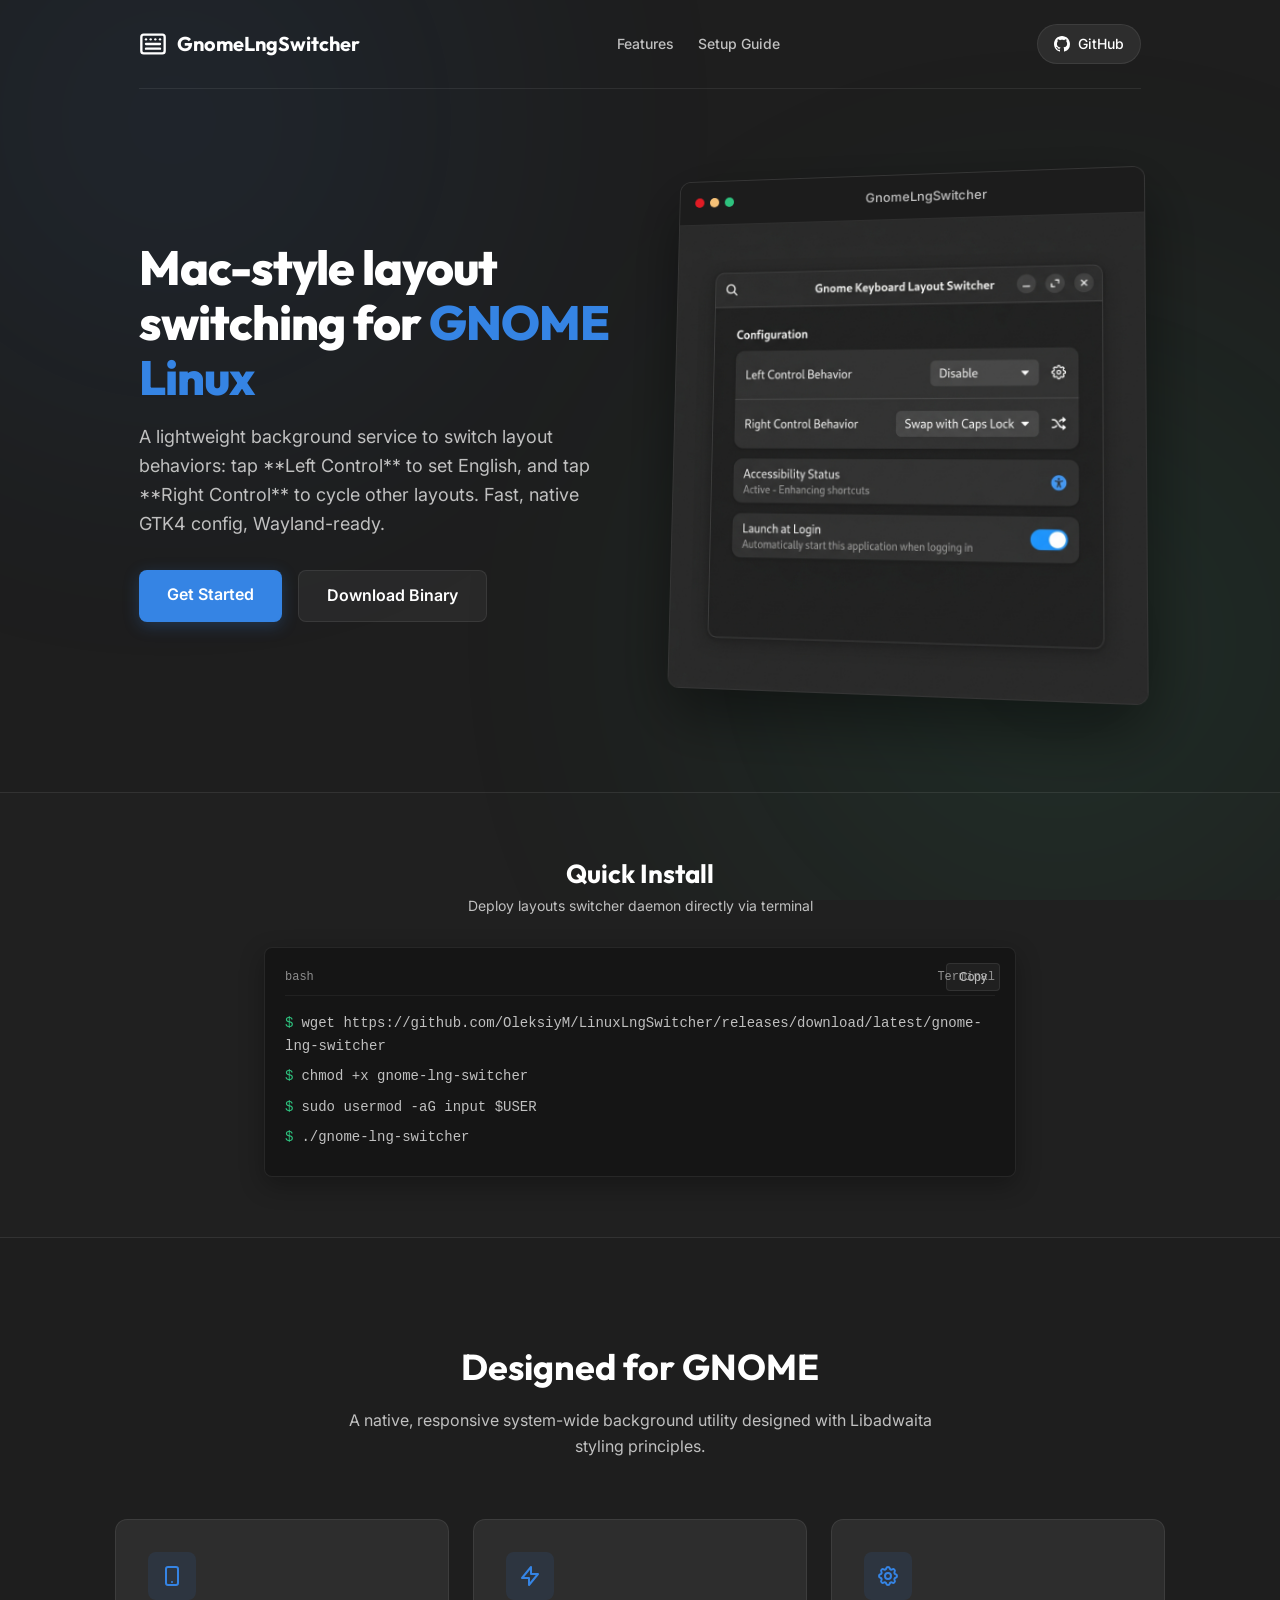
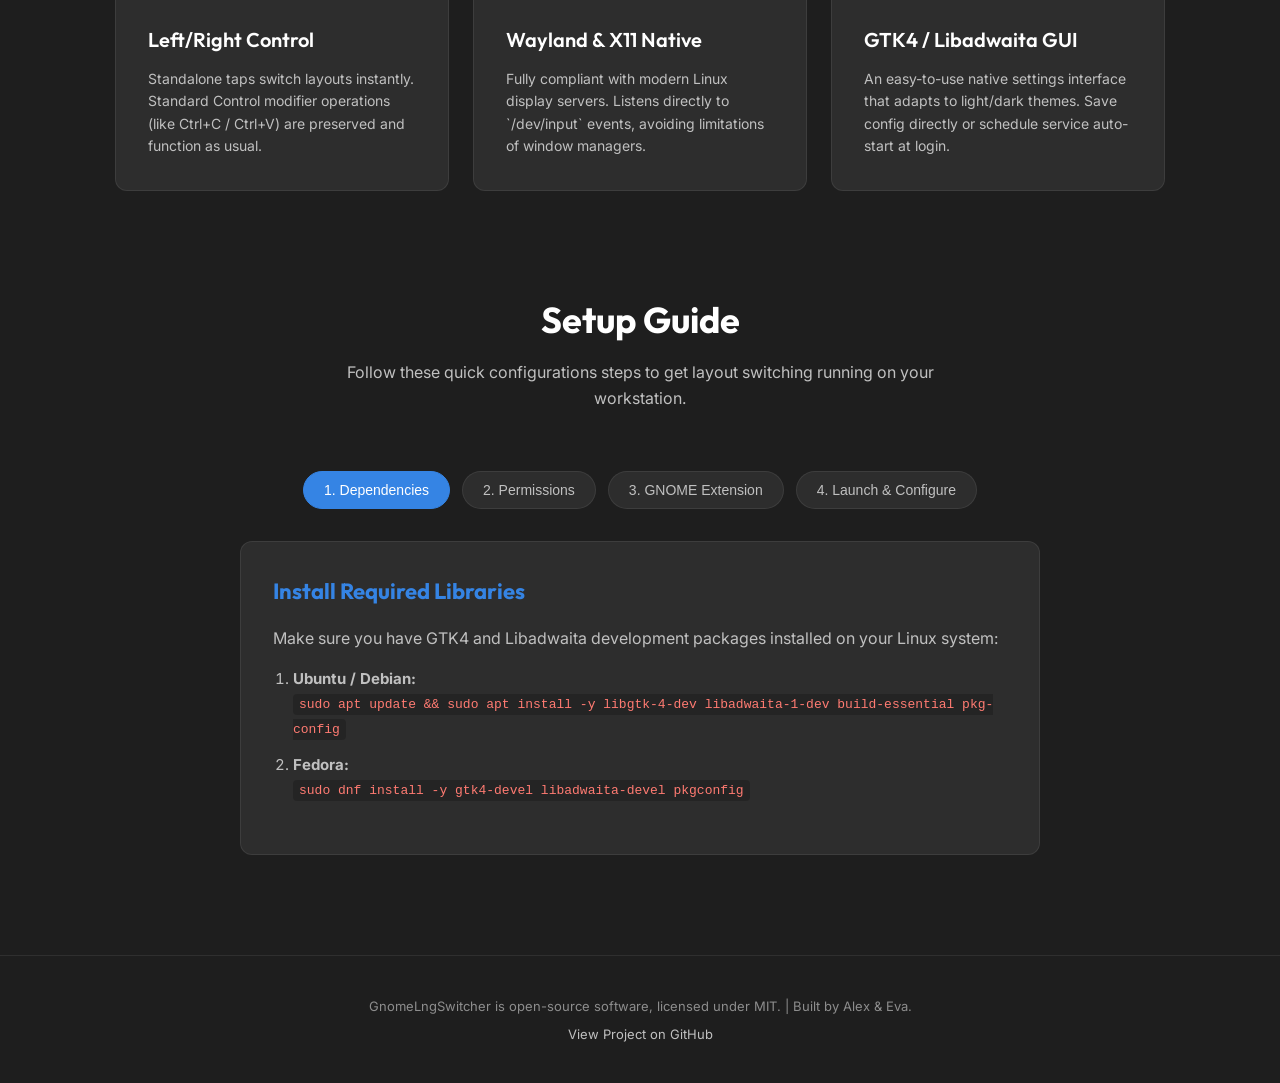
==== docs/index.html @ 16ebfb50 "feat: implement system tray, fix GUI scrolling, update extension UUID, add landing page, configure m" ====
<!DOCTYPE html>
<html lang="en">
<head>
    <meta charset="UTF-8">
    <meta name="viewport" content="width=device-width, initial-scale=1.0">
    <title>GNOME Keyboard Layout Switcher — macOS style switcher for Linux</title>
    
    <!-- SEO Meta Tags -->
    <meta name="description" content="A lightweight system utility to port the macOS style language switching behavior to GNOME Linux. Switch to English with Left Control and cycle with Right Control. Supports Wayland and X11.">
    <meta name="keywords" content="linux, gnome, keyboard layout, switcher, macos style, wayland, x11, libadwaita, gtk4">
    <meta name="author" content="Alex & Eva">
    
    <!-- Open Graph / Card Info -->
    <meta property="og:type" content="website">
    <meta property="og:url" content="https://oleksiym.github.io/LinuxLngSwitcher/">
    <meta property="og:title" content="GNOME Keyboard Layout Switcher">
    <meta property="og:description" content="Switch to default layout with Left Control and cycle layouts with Right Control. Lightweight, native, and built for modern GNOME desktop environments.">
    <meta property="og:image" content="gnome_switcher_mockup.png">

    <!-- Web Application Aesthetics & Fonts -->
    <link rel="preconnect" href="https://fonts.googleapis.com">
    <link rel="preconnect" href="https://fonts.gstatic.com" crossorigin>
    <link href="https://fonts.googleapis.com/css2?family=Inter:wght@300;400;500;600;700&family=Outfit:wght@500;600;700;800&display=swap" rel="stylesheet">
    
    <style>
        :root {
            /* Adwaita Dark Theme Palette */
            --bg-color: #1e1e1e;
            --window-bg: #242424;
            --card-bg: #2d2d2d;
            --card-hover: #353535;
            --text-primary: #ffffff;
            --text-secondary: #c0c0c0;
            --text-muted: #8d8d8d;
            
            --accent-blue: #3584e4;
            --accent-blue-hover: #1b6acb;
            --success-green: #2ec27e;
            --border-color: rgba(255, 255, 255, 0.08);
            
            --font-main: 'Inter', -apple-system, BlinkMacSystemFont, "Segoe UI", Roboto, sans-serif;
            --font-title: 'Outfit', sans-serif;
        }

        * {
            box-sizing: border-box;
            margin: 0;
            padding: 0;
        }

        body {
            font-family: var(--font-main);
            background-color: var(--bg-color);
            color: var(--text-primary);
            line-height: 1.6;
            overflow-x: hidden;
            -webkit-font-smoothing: antialiased;
        }

        /* Ambient Glow Background */
        .ambient-bg {
            position: fixed;
            top: 0;
            left: 0;
            width: 100vw;
            height: 100vh;
            z-index: -1;
            overflow: hidden;
            pointer-events: none;
        }

        .glow-orb {
            position: absolute;
            border-radius: 50%;
            filter: blur(140px);
            opacity: 0.08;
        }

        .orb-top-left {
            top: -20%;
            left: -10%;
            width: 600px;
            height: 600px;
            background: var(--accent-blue);
        }

        .orb-bottom-right {
            bottom: -10%;
            right: -10%;
            width: 700px;
            height: 700px;
            background: var(--success-green);
        }

        /* Container & Navigation */
        .container {
            max-width: 1050px;
            margin: 0 auto;
            padding: 0 24px;
        }

        nav {
            display: flex;
            justify-content: space-between;
            align-items: center;
            padding: 24px 0;
            border-bottom: 1px solid var(--border-color);
        }

        .nav-logo {
            font-family: var(--font-title);
            font-weight: 700;
            font-size: 20px;
            display: flex;
            align-items: center;
            gap: 10px;
            text-decoration: none;
            color: var(--text-primary);
        }

        .nav-logo svg {
            width: 28px;
            height: 28px;
            fill: var(--accent-blue);
        }

        .nav-links {
            display: flex;
            gap: 24px;
            list-style: none;
        }

        .nav-links a {
            color: var(--text-secondary);
            text-decoration: none;
            font-size: 14px;
            font-weight: 500;
            transition: color 0.2s ease;
        }

        .nav-links a:hover {
            color: var(--text-primary);
        }

        .btn-github {
            display: flex;
            align-items: center;
            gap: 8px;
            background: var(--card-bg);
            border: 1px solid var(--border-color);
            padding: 8px 16px;
            border-radius: 99px;
            color: var(--text-primary);
            text-decoration: none;
            font-size: 14px;
            font-weight: 500;
            transition: background 0.2s ease, border-color 0.2s ease;
        }

        .btn-github:hover {
            background: var(--card-hover);
            border-color: rgba(255, 255, 255, 0.15);
        }

        /* Hero Section */
        .hero {
            display: grid;
            grid-template-columns: 1fr 1fr;
            gap: 48px;
            align-items: center;
            padding: 80px 0 100px 0;
        }

        @media (max-width: 820px) {
            .hero {
                grid-template-columns: 1fr;
                text-align: center;
                padding: 40px 0 60px 0;
            }
            .hero-actions {
                justify-content: center;
            }
        }

        .hero-title {
            font-family: var(--font-title);
            font-weight: 800;
            font-size: 48px;
            line-height: 1.15;
            letter-spacing: -1px;
            margin-bottom: 18px;
        }

        .hero-title span {
            color: var(--accent-blue);
        }

        .hero-subtitle {
            font-size: 18px;
            color: var(--text-secondary);
            margin-bottom: 32px;
            font-weight: 400;
        }

        .hero-actions {
            display: flex;
            gap: 16px;
            flex-wrap: wrap;
        }

        .btn-primary {
            background: var(--accent-blue);
            color: #ffffff;
            padding: 12px 28px;
            border-radius: 8px;
            font-weight: 600;
            text-decoration: none;
            transition: background 0.2s ease, transform 0.2s ease;
            box-shadow: 0 4px 16px rgba(53, 132, 228, 0.25);
        }

        .btn-primary:hover {
            background: var(--accent-blue-hover);
            transform: translateY(-2px);
        }

        .btn-secondary {
            background: rgba(255, 255, 255, 0.05);
            color: var(--text-primary);
            border: 1px solid var(--border-color);
            padding: 12px 28px;
            border-radius: 8px;
            font-weight: 600;
            text-decoration: none;
            transition: background 0.2s ease, transform 0.2s ease;
        }

        .btn-secondary:hover {
            background: rgba(255, 255, 255, 0.1);
            transform: translateY(-2px);
        }

        /* Mockup Window Container */
        .mockup-container {
            perspective: 1000px;
        }

        .mockup-window {
            background: var(--window-bg);
            border: 1px solid var(--border-color);
            border-radius: 12px;
            overflow: hidden;
            box-shadow: 0 24px 64px rgba(0, 0, 0, 0.45);
            transform: rotateY(-8deg) rotateX(4deg);
            transition: transform 0.5s ease;
        }

        .mockup-window:hover {
            transform: rotateY(0deg) rotateX(0deg);
        }

        @media (max-width: 820px) {
            .mockup-window {
                transform: none !important;
                max-width: 500px;
                margin: 0 auto;
            }
        }

        .mockup-header {
            background: #1c1c1c;
            padding: 12px 16px;
            display: flex;
            align-items: center;
            border-bottom: 1px solid var(--border-color);
        }

        .mockup-buttons {
            display: flex;
            gap: 6px;
        }

        .mockup-dot {
            width: 10px;
            height: 10px;
            border-radius: 50%;
            background: #4a4a4a;
        }

        .mockup-dot.close { background: #e01b24; }
        .mockup-dot.minimize { background: #f6c177; }
        .mockup-dot.maximize { background: #2ec27e; }

        .mockup-title {
            margin: 0 auto;
            font-size: 13px;
            font-weight: 500;
            color: var(--text-secondary);
        }

        .mockup-content img {
            width: 100%;
            height: auto;
            display: block;
        }

        /* Quick Terminal Installation Mockup */
        .terminal-section {
            padding: 60px 0;
            background: rgba(255, 255, 255, 0.01);
            border-top: 1px solid var(--border-color);
            border-bottom: 1px solid var(--border-color);
        }

        .terminal-box {
            background: #151515;
            border: 1px solid var(--border-color);
            border-radius: 8px;
            padding: 20px;
            font-family: "Courier New", Courier, monospace;
            font-size: 14px;
            position: relative;
            box-shadow: 0 8px 24px rgba(0, 0, 0, 0.3);
        }

        .terminal-header {
            display: flex;
            justify-content: space-between;
            align-items: center;
            margin-bottom: 16px;
            font-size: 12px;
            color: var(--text-muted);
            border-bottom: 1px solid rgba(255, 255, 255, 0.05);
            padding-bottom: 8px;
        }

        .terminal-cmd {
            color: var(--success-green);
            user-select: none;
            margin-right: 8px;
        }

        .terminal-line {
            margin-bottom: 8px;
            color: var(--text-secondary);
        }

        .terminal-copy-btn {
            position: absolute;
            top: 15px;
            right: 15px;
            background: rgba(255, 255, 255, 0.05);
            border: 1px solid var(--border-color);
            color: var(--text-secondary);
            padding: 6px 12px;
            border-radius: 4px;
            font-size: 12px;
            cursor: pointer;
            transition: all 0.2s ease;
        }

        .terminal-copy-btn:hover {
            background: rgba(255, 255, 255, 0.1);
            color: var(--text-primary);
        }

        /* Features Section */
        .features {
            padding: 100px 0;
            text-align: center;
        }

        .section-header {
            margin-bottom: 60px;
        }

        .section-title {
            font-family: var(--font-title);
            font-weight: 700;
            font-size: 36px;
            margin-bottom: 12px;
        }

        .section-subtitle {
            color: var(--text-secondary);
            font-size: 16px;
            max-width: 600px;
            margin: 0 auto;
        }

        .features-grid {
            display: grid;
            grid-template-columns: repeat(auto-fit, minmax(280px, 1fr));
            gap: 24px;
        }

        .feature-card {
            background: var(--card-bg);
            border: 1px solid var(--border-color);
            border-radius: 12px;
            padding: 32px;
            text-align: left;
            transition: transform 0.2s ease, background 0.2s ease, border-color 0.2s ease;
        }

        .feature-card:hover {
            transform: translateY(-4px);
            background: var(--card-hover);
            border-color: rgba(255, 255, 255, 0.12);
        }

        .feature-icon-box {
            width: 48px;
            height: 48px;
            border-radius: 8px;
            background: rgba(53, 132, 228, 0.1);
            display: flex;
            align-items: center;
            justify-content: center;
            margin-bottom: 24px;
            color: var(--accent-blue);
        }

        .feature-card h3 {
            font-family: var(--font-title);
            font-size: 20px;
            font-weight: 600;
            margin-bottom: 12px;
        }

        .feature-card p {
            color: var(--text-secondary);
            font-size: 14px;
        }

        /* Step by Step Interactive Setup Tab Control */
        .setup-section {
            padding-bottom: 100px;
        }

        .tabs {
            display: flex;
            justify-content: center;
            gap: 12px;
            margin-bottom: 32px;
            flex-wrap: wrap;
        }

        .tab-btn {
            background: var(--card-bg);
            border: 1px solid var(--border-color);
            color: var(--text-secondary);
            padding: 10px 20px;
            border-radius: 99px;
            cursor: pointer;
            font-weight: 500;
            font-size: 14px;
            transition: all 0.2s ease;
        }

        .tab-btn.active, .tab-btn:hover {
            background: var(--accent-blue);
            color: #ffffff;
            border-color: var(--accent-blue);
        }

        .tab-content {
            background: var(--card-bg);
            border: 1px solid var(--border-color);
            border-radius: 12px;
            padding: 32px;
            max-width: 800px;
            margin: 0 auto;
            display: none;
            animation: fadeIn 0.3s ease;
        }

        .tab-content.active {
            display: block;
        }

        .tab-content h3 {
            font-family: var(--font-title);
            font-size: 22px;
            margin-bottom: 16px;
            color: var(--accent-blue);
        }

        .tab-content ol {
            padding-left: 20px;
            margin-bottom: 20px;
        }

        .tab-content li {
            margin-bottom: 12px;
            font-size: 15px;
            color: var(--text-secondary);
        }

        .tab-content code {
            background: rgba(0, 0, 0, 0.2);
            padding: 3px 6px;
            border-radius: 4px;
            font-family: monospace;
            color: #ff7b72;
            font-size: 13px;
        }

        /* Footer */
        footer {
            border-top: 1px solid var(--border-color);
            padding: 40px 0;
            text-align: center;
            color: var(--text-muted);
            font-size: 13px;
        }

        footer a {
            color: var(--text-secondary);
            text-decoration: none;
        }

        footer a:hover {
            color: var(--text-primary);
        }

        @keyframes fadeIn {
            from { opacity: 0; transform: translateY(10px); }
            to { opacity: 1; transform: translateY(0); }
        }
    </style>
</head>
<body>

    <!-- Orbs for aesthetic background glow -->
    <div class="ambient-bg">
        <div class="glow-orb orb-top-left"></div>
        <div class="glow-orb orb-bottom-right"></div>
    </div>

    <div class="container">
        <!-- Navigation Bar -->
        <nav>
            <a href="#" class="nav-logo">
                <svg viewBox="0 0 24 24">
                    <rect x="2" y="4" width="20" height="16" rx="2" stroke="currentColor" stroke-width="2" fill="none"/>
                    <line x1="6" y1="8" x2="6" y2="8" stroke="currentColor" stroke-width="2" stroke-linecap="round"/>
                    <line x1="10" y1="8" x2="10" y2="8" stroke="currentColor" stroke-width="2" stroke-linecap="round"/>
                    <line x1="14" y1="8" x2="14" y2="8" stroke="currentColor" stroke-width="2" stroke-linecap="round"/>
                    <line x1="18" y1="8" x2="18" y2="8" stroke="currentColor" stroke-width="2" stroke-linecap="round"/>
                    <line x1="6" y1="12" x2="18" y2="12" stroke="currentColor" stroke-width="2" stroke-linecap="round"/>
                    <line x1="6" y1="16" x2="18" y2="16" stroke="currentColor" stroke-width="2" stroke-linecap="round"/>
                </svg>
                GnomeLngSwitcher
            </a>
            <ul class="nav-links">
                <li><a href="#features">Features</a></li>
                <li><a href="#setup">Setup Guide</a></li>
            </ul>
            <a href="https://github.com/OleksiyM/LinuxLngSwitcher" class="btn-github" target="_blank">
                <svg height="16" viewBox="0 0 16 16" width="16" fill="currentColor">
                    <path d="M8 0C3.58 0 0 3.58 0 8c0 3.54 2.29 6.53 5.47 7.59.4.07.55-.17.55-.38 0-.19-.01-.82-.01-1.49-2.01.37-2.53-.49-2.69-.94-.09-.23-.48-.94-.82-1.13-.28-.15-.68-.52-.01-.53.63-.01 1.08.58 1.23.82.72 1.21 1.87.87 2.33.66.07-.52.28-.87.51-1.07-1.78-.2-3.64-.89-3.64-3.95 0-.87.31-1.59.82-2.15-.08-.2-.36-1.02.08-2.12 0 0 .67-.21 2.2.82.64-.18 1.32-.27 2-.27.68 0 1.36.09 2 .27 1.53-1.04 2.2-.82 2.2-.82.44 1.1.16 1.92.08 2.12.51.56.82 1.27.82 2.15 0 3.07-1.87 3.75-3.65 3.95.29.25.54.73.54 1.48 0 1.07-.01 1.93-.01 2.2 0 .21.15.46.55.38A8.013 8.013 0 0016 8c0-4.42-3.58-8-8-8z"></path>
                </svg>
                GitHub
            </a>
        </nav>

        <!-- Hero Section -->
        <header class="hero">
            <div>
                <h1 class="hero-title">Mac-style layout switching for <span>GNOME Linux</span></h1>
                <p class="hero-subtitle">
                    A lightweight background service to switch layout behaviors: tap **Left Control** to set English, and tap **Right Control** to cycle other layouts. Fast, native GTK4 config, Wayland-ready.
                </p>
                <div class="hero-actions">
                    <a href="#setup" class="btn-primary">Get Started</a>
                    <a href="https://github.com/OleksiyM/LinuxLngSwitcher/releases/download/latest/gnome-lng-switcher" class="btn-secondary">Download Binary</a>
                </div>
            </div>
            
            <div class="mockup-container">
                <div class="mockup-window">
                    <div class="mockup-header">
                        <div class="mockup-buttons">
                            <span class="mockup-dot close"></span>
                            <span class="mockup-dot minimize"></span>
                            <span class="mockup-dot maximize"></span>
                        </div>
                        <div class="mockup-title">GnomeLngSwitcher</div>
                    </div>
                    <div class="mockup-content">
                        <!-- Embedded Generated Mockup Image -->
                        <img src="gnome_switcher_mockup.png" alt="GnomeLngSwitcher User Interface Mockup" onerror="this.src='https://placehold.co/420x420/242424/ffffff?text=GnomeLngSwitcher'">
                    </div>
                </div>
            </div>
        </header>
    </div>

    <!-- Quick Terminal Copy Section -->
    <section class="terminal-section">
        <div class="container" style="max-width: 800px;">
            <div class="section-header" style="margin-bottom: 30px; text-align: center;">
                <h2 style="font-family: var(--font-title); font-size: 26px;">Quick Install</h2>
                <p style="color: var(--text-secondary); font-size: 14px;">Deploy layouts switcher daemon directly via terminal</p>
            </div>
            <div class="terminal-box">
                <button class="terminal-copy-btn" onclick="copyTerminalText()">Copy</button>
                <div class="terminal-header">
                    <span>bash</span>
                    <span>Terminal</span>
                </div>
                <div class="terminal-line"><span class="terminal-cmd">$</span>wget https://github.com/OleksiyM/LinuxLngSwitcher/releases/download/latest/gnome-lng-switcher</div>
                <div class="terminal-line"><span class="terminal-cmd">$</span>chmod +x gnome-lng-switcher</div>
                <div class="terminal-line"><span class="terminal-cmd">$</span>sudo usermod -aG input $USER</div>
                <div class="terminal-line"><span class="terminal-cmd">$</span>./gnome-lng-switcher</div>
            </div>
        </div>
    </section>

    <!-- Features Section -->
    <section id="features" class="features container">
        <div class="section-header">
            <h2 class="section-title">Designed for GNOME</h2>
            <p class="section-subtitle">A native, responsive system-wide background utility designed with Libadwaita styling principles.</p>
        </div>

        <div class="features-grid">
            <div class="feature-card">
                <div class="feature-icon-box">
                    <svg width="24" height="24" fill="none" stroke="currentColor" stroke-width="2" viewBox="0 0 24 24">
                        <path stroke-linecap="round" stroke-linejoin="round" d="M12 18h.01M8 21h8a2 2 0 002-2V5a2 2 0 00-2-2H8a2 2 0 00-2 2v14a2 2 0 002 2z" />
                    </svg>
                </div>
                <h3>Left/Right Control</h3>
                <p>Standalone taps switch layouts instantly. Standard Control modifier operations (like Ctrl+C / Ctrl+V) are preserved and function as usual.</p>
            </div>

            <div class="feature-card">
                <div class="feature-icon-box">
                    <svg width="24" height="24" fill="none" stroke="currentColor" stroke-width="2" viewBox="0 0 24 24">
                        <path stroke-linecap="round" stroke-linejoin="round" d="M13 10V3L4 14h7v7l9-11h-7z" />
                    </svg>
                </div>
                <h3>Wayland & X11 Native</h3>
                <p>Fully compliant with modern Linux display servers. Listens directly to `/dev/input` events, avoiding limitations of window managers.</p>
            </div>

            <div class="feature-card">
                <div class="feature-icon-box">
                    <svg width="24" height="24" fill="none" stroke="currentColor" stroke-width="2" viewBox="0 0 24 24">
                        <path stroke-linecap="round" stroke-linejoin="round" d="M10.325 4.317c.426-1.756 2.924-1.756 3.35 0a1.724 1.724 0 002.573 1.066c1.543-.94 3.31.826 2.37 2.37a1.724 1.724 0 001.065 2.572c1.756.426 1.756 2.924 0 3.35a1.724 1.724 0 00-1.066 2.573c.94 1.543-.826 3.31-2.37 2.37a1.724 1.724 0 00-2.572 1.065c-.426 1.756-2.924 1.756-3.35 0a1.724 1.724 0 00-2.573-1.066c-1.543.94-3.31-.826-2.37-2.37a1.724 1.724 0 00-1.065-2.572c-1.756-.426-1.756-2.924 0-3.35a1.724 1.724 0 001.066-2.573c-.94-1.543.826-3.31 2.37-2.37.996.608 2.296.07 2.572-1.065z" />
                        <path stroke-linecap="round" stroke-linejoin="round" d="M15 12a3 3 0 11-6 0 3 3 0 016 0z" />
                    </svg>
                </div>
                <h3>GTK4 / Libadwaita GUI</h3>
                <p>An easy-to-use native settings interface that adapts to light/dark themes. Save config directly or schedule service auto-start at login.</p>
            </div>
        </div>
    </section>

    <!-- Setup Tabbed Guide -->
    <section id="setup" class="setup-section container">
        <div class="section-header" style="text-align: center;">
            <h2 class="section-title">Setup Guide</h2>
            <p class="section-subtitle">Follow these quick configurations steps to get layout switching running on your workstation.</p>
        </div>

        <div class="tabs">
            <button class="tab-btn active" onclick="switchTab(event, 'tab-dependencies')">1. Dependencies</button>
            <button class="tab-btn" onclick="switchTab(event, 'tab-permissions')">2. Permissions</button>
            <button class="tab-btn" onclick="switchTab(event, 'tab-helper')">3. GNOME Extension</button>
            <button class="tab-btn" onclick="switchTab(event, 'tab-run')">4. Launch & Configure</button>
        </div>

        <div id="tab-dependencies" class="tab-content active">
            <h3>Install Required Libraries</h3>
            <p style="color: var(--text-secondary); margin-bottom: 16px;">Make sure you have GTK4 and Libadwaita development packages installed on your Linux system:</p>
            <ol>
                <li><strong>Ubuntu / Debian:</strong><br>
                    <code>sudo apt update && sudo apt install -y libgtk-4-dev libadwaita-1-dev build-essential pkg-config</code>
                </li>
                <li><strong>Fedora:</strong><br>
                    <code>sudo dnf install -y gtk4-devel libadwaita-devel pkgconfig</code>
                </li>
            </ol>
        </div>

        <div id="tab-permissions" class="tab-content">
            <h3>Grant Keyboard Event Access</h3>
            <p style="color: var(--text-secondary); margin-bottom: 16px;">To capture standalone control keys, the utility needs read permissions for keyboard events in `/dev/input` without requiring `sudo`:</p>
            <ol>
                <li>Add your user account to the system <code>input</code> group:<br>
                    <code>sudo usermod -aG input $USER</code>
                </li>
                <li><strong>Log out</strong> of your desktop session and <strong>log back in</strong> (or reboot) for the permissions to take effect.</li>
            </ol>
        </div>

        <div id="tab-helper" class="tab-content">
            <h3>Enable D-Bus Layout Helper</h3>
            <p style="color: var(--text-secondary); margin-bottom: 16px;">Modern GNOME Shell blocks programmatic layout switches by default. We install a tiny GNOME extension helper to act as a bridge:</p>
            <ol>
                <li>Run GnomeLngSwitcher settings: <code>./gnome-lng-switcher</code></li>
                <li>In the <strong>Access & Daemon Status</strong> category, find <strong>GNOME Extension Helper</strong> and click <strong>"Enable Helper"</strong>.</li>
                <li><strong>Log out</strong> and <strong>log in</strong> once more to load the GNOME Shell helper extension into session memory.</li>
            </ol>
        </div>

        <div id="tab-run" class="tab-content">
            <h3>Start Layout Switching Daemon</h3>
            <p style="color: var(--text-secondary); margin-bottom: 16px;">Run the app settings window again to start the daemon process and toggle preferences:</p>
            <ol>
                <li>Launch GUI: <code>./gnome-lng-switcher</code></li>
                <li>Ensure all status indicators show green (Accessibility Access and GNOME Extension Helper are active).</li>
                <li>Configure layout assignments for Left and Right Control keys.</li>
                <li>Click <strong>"Start Daemon"</strong> to activate background keyboard interception.</li>
                <li>Toggle <strong>"Launch at Login"</strong> if you want layout switcher to launch silently during PC boot.</li>
            </ol>
        </div>
    </section>

    <!-- Footer -->
    <footer>
        <p>GnomeLngSwitcher is open-source software, licensed under MIT. | Built by Alex & Eva.</p>
        <p style="margin-top: 8px;"><a href="https://github.com/OleksiyM/LinuxLngSwitcher">View Project on GitHub</a></p>
    </footer>

    <!-- Tab Switching Logic & Text Copying -->
    <script>
        function switchTab(evt, tabId) {
            var tabContents = document.getElementsByClassName("tab-content");
            for (var i = 0; i < tabContents.length; i++) {
                tabContents[i].classList.remove("active");
            }
            
            var tabButtons = document.getElementsByClassName("tab-btn");
            for (var i = 0; i < tabButtons.length; i++) {
                tabButtons[i].classList.remove("active");
            }
            
            document.getElementById(tabId).classList.add("active");
            evt.currentTarget.classList.add("active");
        }

        function copyTerminalText() {
            const commands = `wget https://github.com/OleksiyM/LinuxLngSwitcher/releases/download/latest/gnome-lng-switcher
chmod +x gnome-lng-switcher
sudo usermod -aG input $USER
./gnome-lng-switcher`;
            
            navigator.clipboard.writeText(commands).then(() => {
                const copyBtn = document.querySelector(".terminal-copy-btn");
                copyBtn.innerText = "Copied!";
                setTimeout(() => {
                    copyBtn.innerText = "Copy";
                }, 2000);
            }).catch(err => {
                console.error("Could not copy terminal text: ", err);
            });
        }
    </script>
</body>
</html>
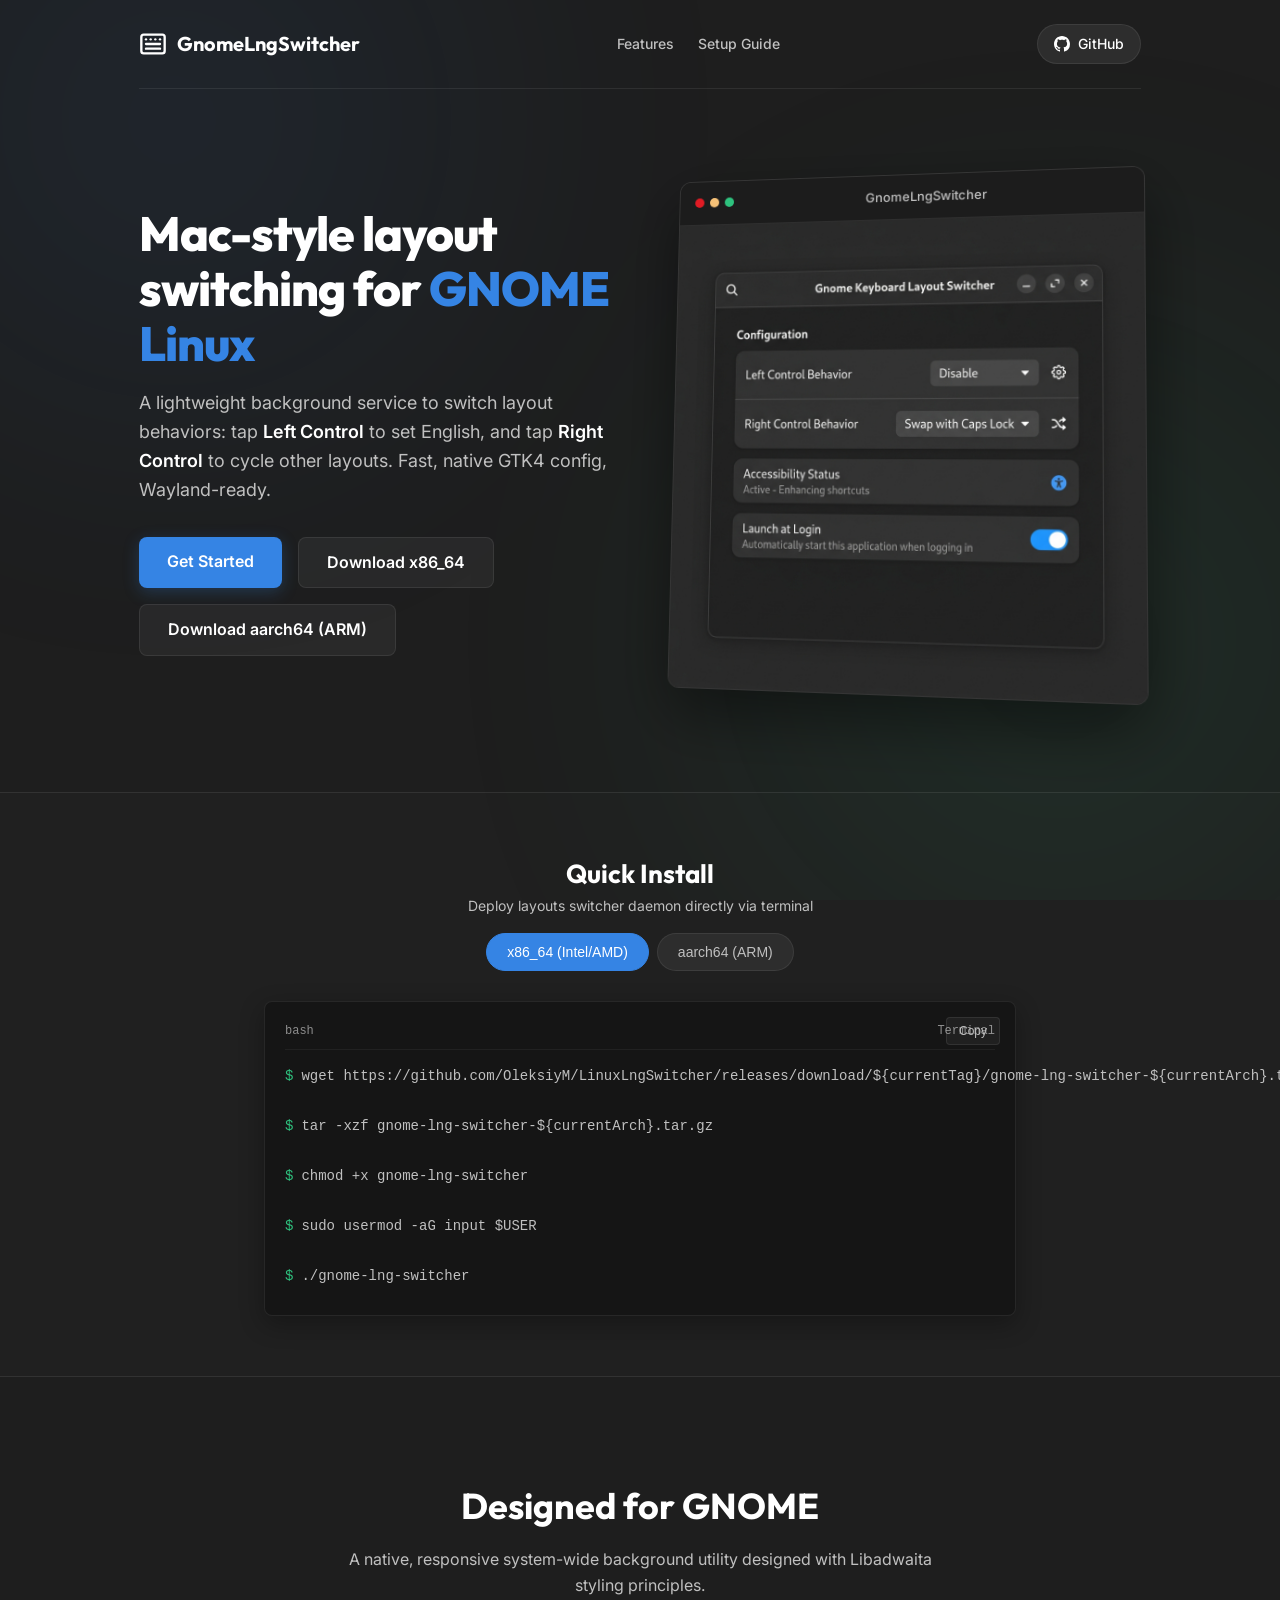
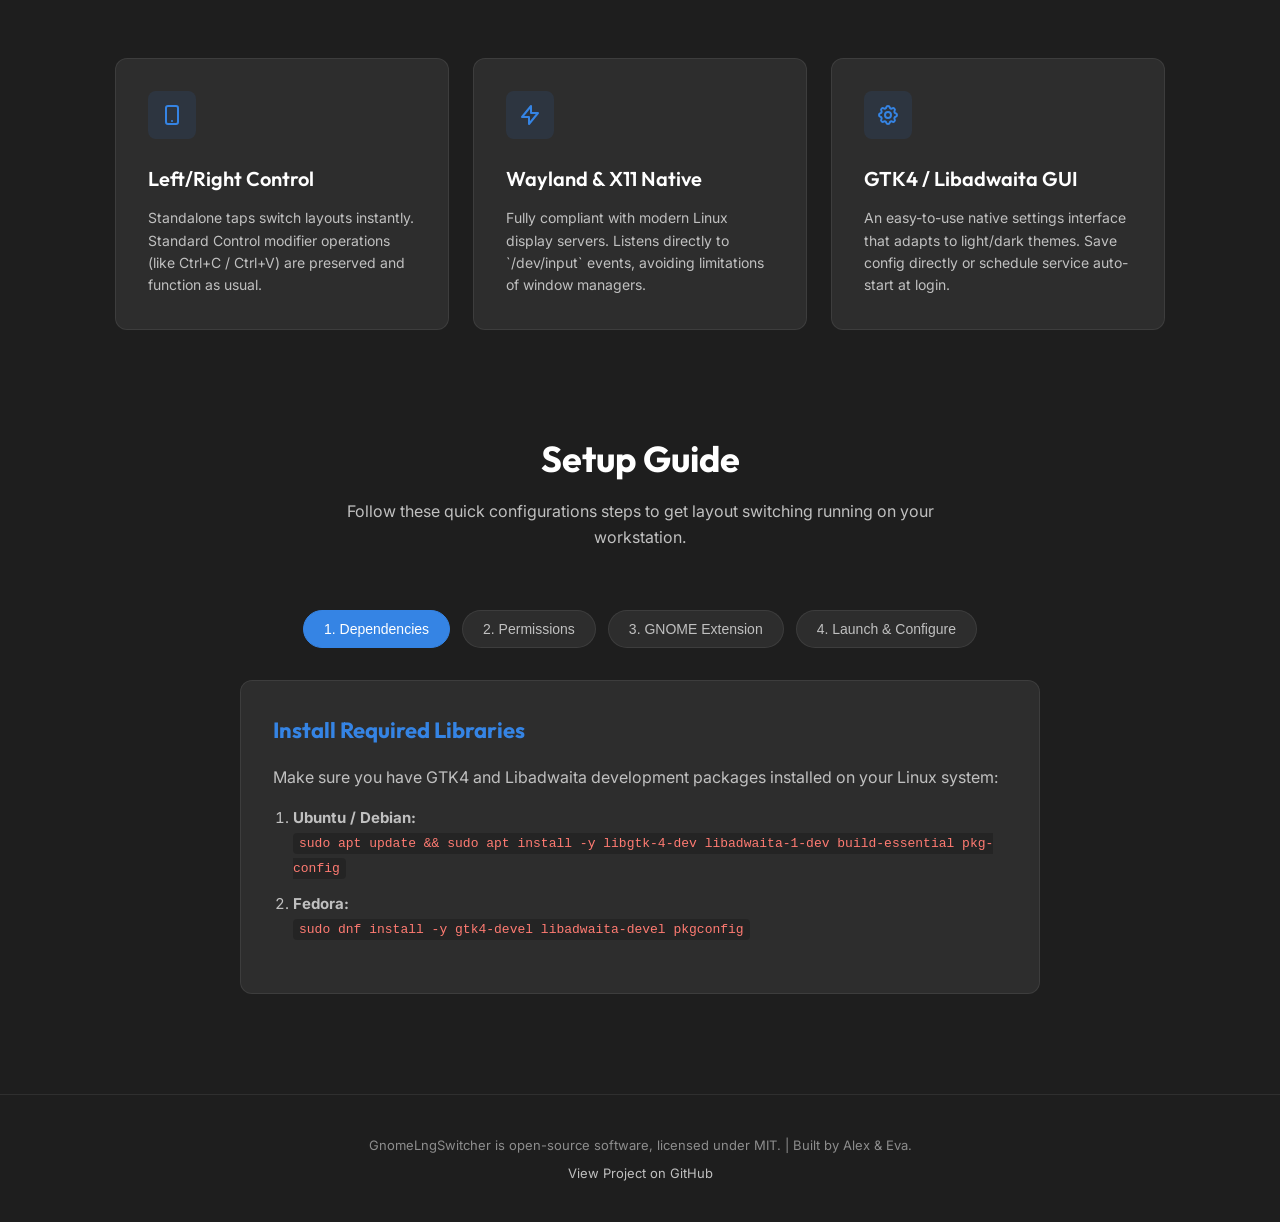
==== commit ff2815fe: "docs: refine landing page with arch selector, dynamic release fetches, and unpack command steps" ====
--- a/docs/index.html
+++ b/docs/index.html
@@ -200,6 +200,11 @@
             color: var(--text-secondary);
             margin-bottom: 32px;
             font-weight: 400;
+        }
+
+        .hero-subtitle strong {
+            font-weight: 600;
+            color: var(--text-primary);
         }
 
         .hero-actions {
@@ -570,11 +575,12 @@
             <div>
                 <h1 class="hero-title">Mac-style layout switching for <span>GNOME Linux</span></h1>
                 <p class="hero-subtitle">
-                    A lightweight background service to switch layout behaviors: tap **Left Control** to set English, and tap **Right Control** to cycle other layouts. Fast, native GTK4 config, Wayland-ready.
+                    A lightweight background service to switch layout behaviors: tap <strong>Left Control</strong> to set English, and tap <strong>Right Control</strong> to cycle other layouts. Fast, native GTK4 config, Wayland-ready.
                 </p>
                 <div class="hero-actions">
                     <a href="#setup" class="btn-primary">Get Started</a>
-                    <a href="https://github.com/OleksiyM/LinuxLngSwitcher/releases/download/latest/gnome-lng-switcher" class="btn-secondary">Download Binary</a>
+                    <a id="btn-download-x86" href="https://github.com/OleksiyM/LinuxLngSwitcher/releases/download/v0.1.2/gnome-lng-switcher-x86_64.tar.gz" class="btn-secondary">Download x86_64</a>
+                    <a id="btn-download-arm" href="https://github.com/OleksiyM/LinuxLngSwitcher/releases/download/v0.1.2/gnome-lng-switcher-aarch64.tar.gz" class="btn-secondary">Download aarch64 (ARM)</a>
                 </div>
             </div>
             
@@ -602,7 +608,12 @@
         <div class="container" style="max-width: 800px;">
             <div class="section-header" style="margin-bottom: 30px; text-align: center;">
                 <h2 style="font-family: var(--font-title); font-size: 26px;">Quick Install</h2>
-                <p style="color: var(--text-secondary); font-size: 14px;">Deploy layouts switcher daemon directly via terminal</p>
+                <p style="color: var(--text-secondary); font-size: 14px; margin-bottom: 16px;">Deploy layouts switcher daemon directly via terminal</p>
+                <!-- Arch Selector Pill -->
+                <div class="arch-selector" style="display: flex; justify-content: center; gap: 8px; margin-top: 12px;">
+                    <button id="arch-x86" class="tab-btn active" onclick="setTerminalArch('x86_64')">x86_64 (Intel/AMD)</button>
+                    <button id="arch-arm" class="tab-btn" onclick="setTerminalArch('aarch64')">aarch64 (ARM)</button>
+                </div>
             </div>
             <div class="terminal-box">
                 <button class="terminal-copy-btn" onclick="copyTerminalText()">Copy</button>
@@ -610,10 +621,13 @@
                     <span>bash</span>
                     <span>Terminal</span>
                 </div>
-                <div class="terminal-line"><span class="terminal-cmd">$</span>wget https://github.com/OleksiyM/LinuxLngSwitcher/releases/download/latest/gnome-lng-switcher</div>
-                <div class="terminal-line"><span class="terminal-cmd">$</span>chmod +x gnome-lng-switcher</div>
-                <div class="terminal-line"><span class="terminal-cmd">$</span>sudo usermod -aG input $USER</div>
-                <div class="terminal-line"><span class="terminal-cmd">$</span>./gnome-lng-switcher</div>
+                <div id="terminal-content" style="white-space: pre; color: var(--text-secondary); font-family: monospace; line-height: 1.5;">
+                    <div class="terminal-line"><span class="terminal-cmd">$</span>wget https://github.com/OleksiyM/LinuxLngSwitcher/releases/download/v0.1.2/gnome-lng-switcher-x86_64.tar.gz</div>
+                    <div class="terminal-line"><span class="terminal-cmd">$</span>tar -xzf gnome-lng-switcher-x86_64.tar.gz</div>
+                    <div class="terminal-line"><span class="terminal-cmd">$</span>chmod +x gnome-lng-switcher</div>
+                    <div class="terminal-line"><span class="terminal-cmd">$</span>sudo usermod -aG input $USER</div>
+                    <div class="terminal-line"><span class="terminal-cmd">$</span>./gnome-lng-switcher</div>
+                </div>
             </div>
         </div>
     </section>
@@ -728,6 +742,9 @@
 
     <!-- Tab Switching Logic & Text Copying -->
     <script>
+        let currentArch = 'x86_64';
+        let currentTag = 'v0.1.2';
+
         function switchTab(evt, tabId) {
             var tabContents = document.getElementsByClassName("tab-content");
             for (var i = 0; i < tabContents.length; i++) {
@@ -743,10 +760,35 @@
             evt.currentTarget.classList.add("active");
         }
 
+        function setTerminalArch(arch) {
+            currentArch = arch;
+            document.getElementById('arch-x86').classList.toggle('active', arch === 'x86_64');
+            document.getElementById('arch-arm').classList.toggle('active', arch === 'aarch64');
+            renderTerminal();
+        }
+
+        function updateTerminalCommands(tag) {
+            currentTag = tag;
+            renderTerminal();
+        }
+
+        function renderTerminal() {
+            const terminalLines = [
+                `<div class="terminal-line"><span class="terminal-cmd">$</span>wget https://github.com/OleksiyM/LinuxLngSwitcher/releases/download/\${currentTag}/gnome-lng-switcher-\${currentArch}.tar.gz</div>`,
+                `<div class="terminal-line"><span class="terminal-cmd">$</span>tar -xzf gnome-lng-switcher-\${currentArch}.tar.gz</div>`,
+                `<div class="terminal-line"><span class="terminal-cmd">$</span>chmod +x gnome-lng-switcher</div>`,
+                `<div class="terminal-line"><span class="terminal-cmd">$</span>sudo usermod -aG input \$USER</div>`,
+                `<div class="terminal-line"><span class="terminal-cmd">$</span>./gnome-lng-switcher</div>`
+            ];
+            
+            document.getElementById('terminal-content').innerHTML = terminalLines.join('\n');
+        }
+
         function copyTerminalText() {
-            const commands = `wget https://github.com/OleksiyM/LinuxLngSwitcher/releases/download/latest/gnome-lng-switcher
+            const commands = `wget https://github.com/OleksiyM/LinuxLngSwitcher/releases/download/\${currentTag}/gnome-lng-switcher-\${currentArch}.tar.gz
+tar -xzf gnome-lng-switcher-\${currentArch}.tar.gz
 chmod +x gnome-lng-switcher
-sudo usermod -aG input $USER
+sudo usermod -aG input \$USER
 ./gnome-lng-switcher`;
             
             navigator.clipboard.writeText(commands).then(() => {
@@ -759,6 +801,27 @@
                 console.error("Could not copy terminal text: ", err);
             });
         }
+
+        // Fetch the latest release links dynamically from GitHub API
+        fetch('https://api.github.com/repos/OleksiyM/LinuxLngSwitcher/releases/latest')
+            .then(response => response.json())
+            .then(data => {
+                const tag = data.tag_name;
+                const x86Asset = data.assets.find(a => a.name.includes('x86_64'));
+                const armAsset = data.assets.find(a => a.name.includes('aarch64'));
+                
+                const x86Url = x86Asset ? x86Asset.browser_download_url : `https://github.com/OleksiyM/LinuxLngSwitcher/releases/download/\${tag}/gnome-lng-switcher-x86_64.tar.gz`;
+                const armUrl = armAsset ? armAsset.browser_download_url : `https://github.com/OleksiyM/LinuxLngSwitcher/releases/download/\${tag}/gnome-lng-switcher-aarch64.tar.gz`;
+                
+                document.getElementById('btn-download-x86').href = x86Url;
+                document.getElementById('btn-download-arm').href = armUrl;
+                
+                updateTerminalCommands(tag);
+            })
+            .catch(err => {
+                console.error("Error fetching latest release:", err);
+                renderTerminal();
+            });
     </script>
 </body>
 </html>
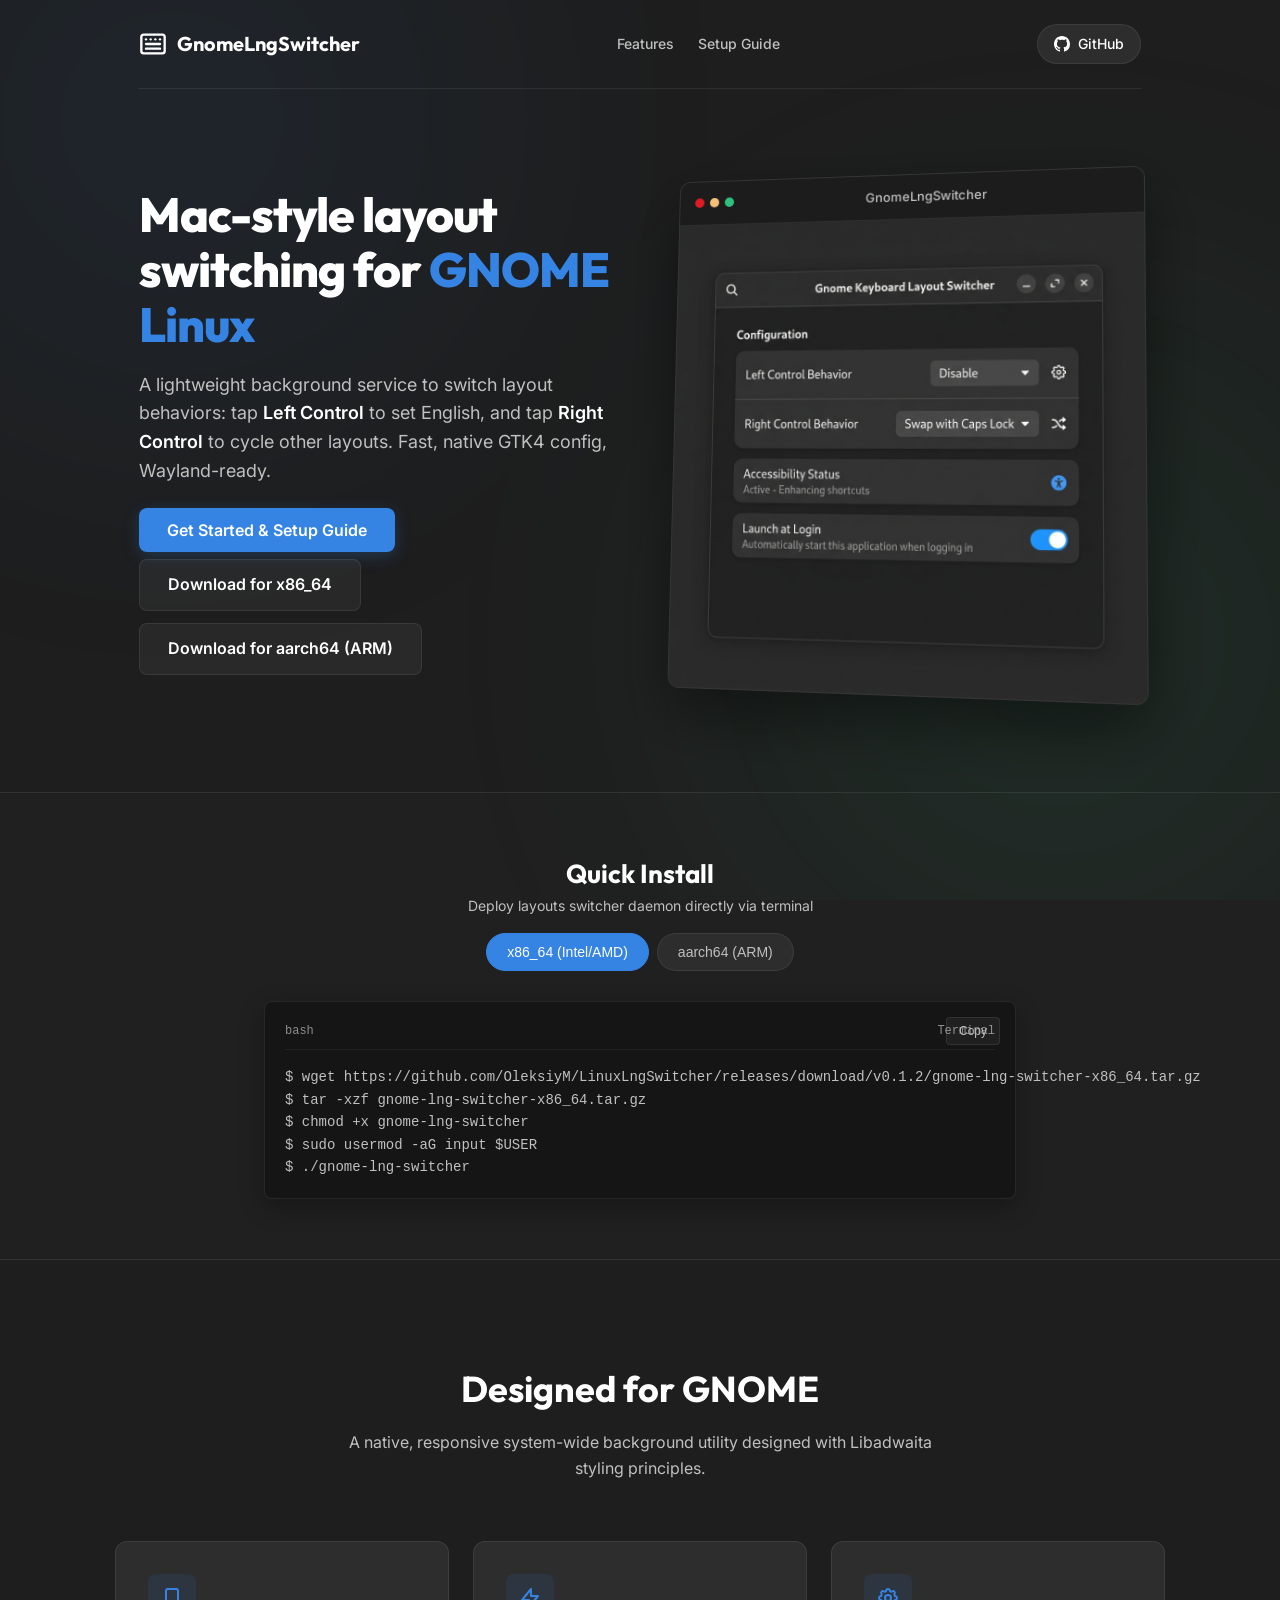
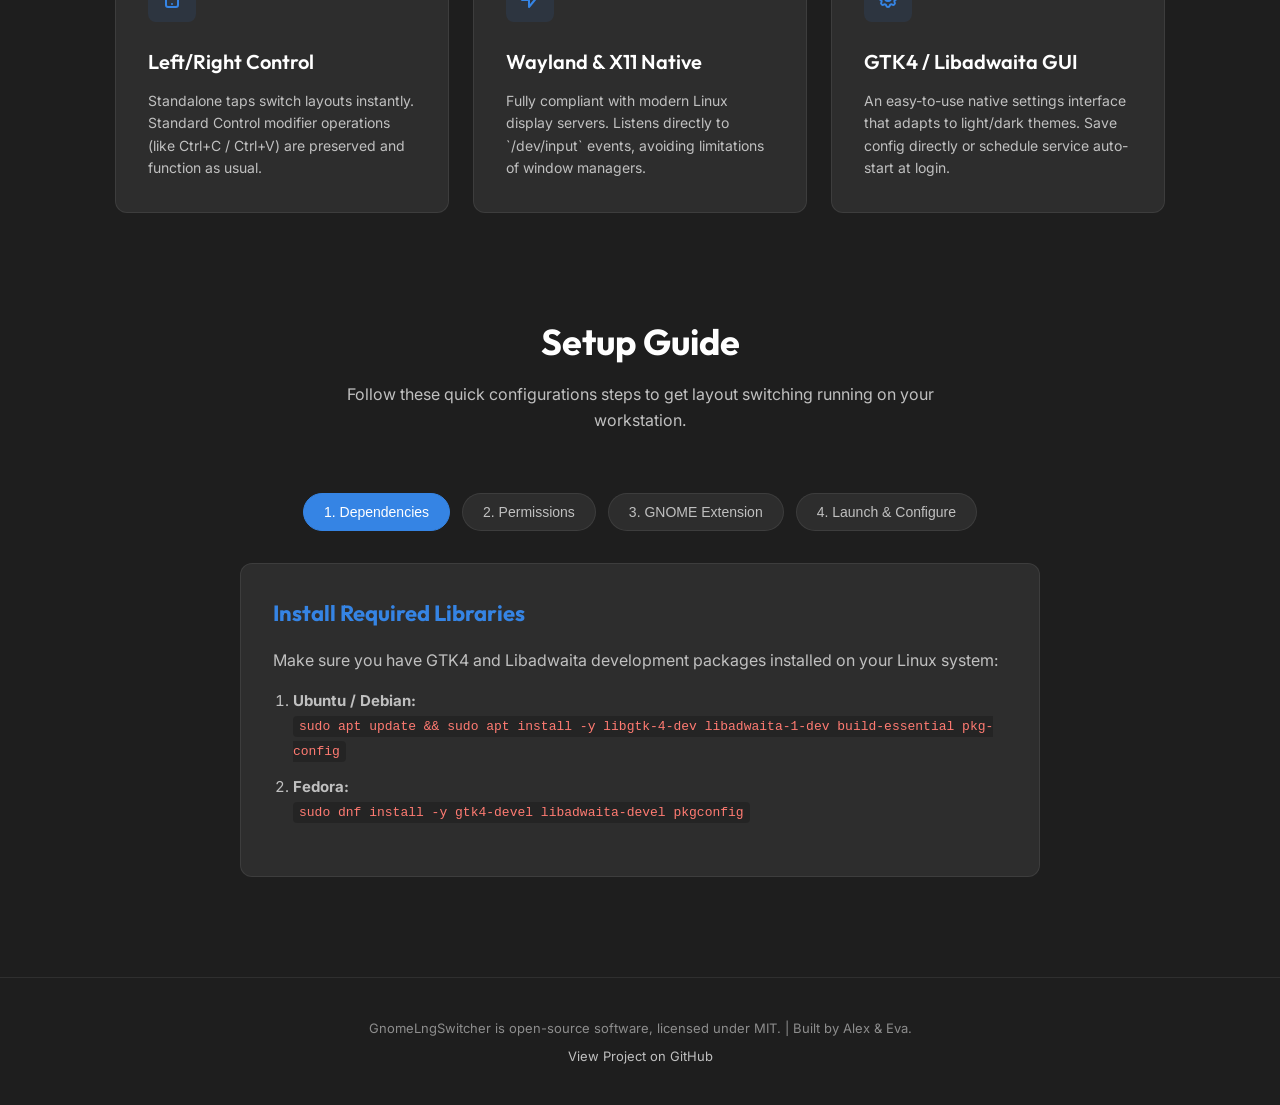
==== commit e3a5f847: "docs: fix javascript template string rendering, terminal newline wrapping, and hero buttons alignmen" ====
--- a/docs/index.html
+++ b/docs/index.html
@@ -209,8 +209,24 @@
 
         .hero-actions {
             display: flex;
+            flex-direction: column;
             gap: 16px;
+            align-items: flex-start;
+        }
+
+        .hero-download-row {
+            display: flex;
+            gap: 12px;
             flex-wrap: wrap;
+        }
+
+        @media (max-width: 820px) {
+            .hero-actions {
+                align-items: center;
+            }
+            .hero-download-row {
+                justify-content: center;
+            }
         }
 
         .btn-primary {
@@ -578,9 +594,13 @@
                     A lightweight background service to switch layout behaviors: tap <strong>Left Control</strong> to set English, and tap <strong>Right Control</strong> to cycle other layouts. Fast, native GTK4 config, Wayland-ready.
                 </p>
                 <div class="hero-actions">
-                    <a href="#setup" class="btn-primary">Get Started</a>
-                    <a id="btn-download-x86" href="https://github.com/OleksiyM/LinuxLngSwitcher/releases/download/v0.1.2/gnome-lng-switcher-x86_64.tar.gz" class="btn-secondary">Download x86_64</a>
-                    <a id="btn-download-arm" href="https://github.com/OleksiyM/LinuxLngSwitcher/releases/download/v0.1.2/gnome-lng-switcher-aarch64.tar.gz" class="btn-secondary">Download aarch64 (ARM)</a>
+                    <div>
+                        <a href="#setup" class="btn-primary">Get Started &amp; Setup Guide</a>
+                    </div>
+                    <div class="hero-download-row">
+                        <a id="btn-download-x86" href="https://github.com/OleksiyM/LinuxLngSwitcher/releases/download/v0.1.2/gnome-lng-switcher-x86_64.tar.gz" class="btn-secondary">Download for x86_64</a>
+                        <a id="btn-download-arm" href="https://github.com/OleksiyM/LinuxLngSwitcher/releases/download/v0.1.2/gnome-lng-switcher-aarch64.tar.gz" class="btn-secondary">Download for aarch64 (ARM)</a>
+                    </div>
                 </div>
             </div>
             
@@ -621,13 +641,11 @@
                     <span>bash</span>
                     <span>Terminal</span>
                 </div>
-                <div id="terminal-content" style="white-space: pre; color: var(--text-secondary); font-family: monospace; line-height: 1.5;">
-                    <div class="terminal-line"><span class="terminal-cmd">$</span>wget https://github.com/OleksiyM/LinuxLngSwitcher/releases/download/v0.1.2/gnome-lng-switcher-x86_64.tar.gz</div>
-                    <div class="terminal-line"><span class="terminal-cmd">$</span>tar -xzf gnome-lng-switcher-x86_64.tar.gz</div>
-                    <div class="terminal-line"><span class="terminal-cmd">$</span>chmod +x gnome-lng-switcher</div>
-                    <div class="terminal-line"><span class="terminal-cmd">$</span>sudo usermod -aG input $USER</div>
-                    <div class="terminal-line"><span class="terminal-cmd">$</span>./gnome-lng-switcher</div>
-                </div>
+                <pre id="terminal-content" style="white-space: pre; color: var(--text-secondary); font-family: monospace; line-height: 1.6; margin: 0; padding: 0;">$ wget https://github.com/OleksiyM/LinuxLngSwitcher/releases/download/v0.1.2/gnome-lng-switcher-x86_64.tar.gz
+$ tar -xzf gnome-lng-switcher-x86_64.tar.gz
+$ chmod +x gnome-lng-switcher
+$ sudo usermod -aG input $USER
+$ ./gnome-lng-switcher</pre>
             </div>
         </div>
     </section>
@@ -773,22 +791,20 @@
         }
 
         function renderTerminal() {
-            const terminalLines = [
-                `<div class="terminal-line"><span class="terminal-cmd">$</span>wget https://github.com/OleksiyM/LinuxLngSwitcher/releases/download/\${currentTag}/gnome-lng-switcher-\${currentArch}.tar.gz</div>`,
-                `<div class="terminal-line"><span class="terminal-cmd">$</span>tar -xzf gnome-lng-switcher-\${currentArch}.tar.gz</div>`,
-                `<div class="terminal-line"><span class="terminal-cmd">$</span>chmod +x gnome-lng-switcher</div>`,
-                `<div class="terminal-line"><span class="terminal-cmd">$</span>sudo usermod -aG input \$USER</div>`,
-                `<div class="terminal-line"><span class="terminal-cmd">$</span>./gnome-lng-switcher</div>`
-            ];
+            const commands = `$ wget https://github.com/OleksiyM/LinuxLngSwitcher/releases/download/${currentTag}/gnome-lng-switcher-${currentArch}.tar.gz
+$ tar -xzf gnome-lng-switcher-${currentArch}.tar.gz
+$ chmod +x gnome-lng-switcher
+$ sudo usermod -aG input $USER
+$ ./gnome-lng-switcher`;
             
-            document.getElementById('terminal-content').innerHTML = terminalLines.join('\n');
+            document.getElementById('terminal-content').textContent = commands;
         }
 
         function copyTerminalText() {
-            const commands = `wget https://github.com/OleksiyM/LinuxLngSwitcher/releases/download/\${currentTag}/gnome-lng-switcher-\${currentArch}.tar.gz
-tar -xzf gnome-lng-switcher-\${currentArch}.tar.gz
+            const commands = `wget https://github.com/OleksiyM/LinuxLngSwitcher/releases/download/${currentTag}/gnome-lng-switcher-${currentArch}.tar.gz
+tar -xzf gnome-lng-switcher-${currentArch}.tar.gz
 chmod +x gnome-lng-switcher
-sudo usermod -aG input \$USER
+sudo usermod -aG input $USER
 ./gnome-lng-switcher`;
             
             navigator.clipboard.writeText(commands).then(() => {
@@ -810,8 +826,8 @@
                 const x86Asset = data.assets.find(a => a.name.includes('x86_64'));
                 const armAsset = data.assets.find(a => a.name.includes('aarch64'));
                 
-                const x86Url = x86Asset ? x86Asset.browser_download_url : `https://github.com/OleksiyM/LinuxLngSwitcher/releases/download/\${tag}/gnome-lng-switcher-x86_64.tar.gz`;
-                const armUrl = armAsset ? armAsset.browser_download_url : `https://github.com/OleksiyM/LinuxLngSwitcher/releases/download/\${tag}/gnome-lng-switcher-aarch64.tar.gz`;
+                const x86Url = x86Asset ? x86Asset.browser_download_url : `https://github.com/OleksiyM/LinuxLngSwitcher/releases/download/${tag}/gnome-lng-switcher-x86_64.tar.gz`;
+                const armUrl = armAsset ? armAsset.browser_download_url : `https://github.com/OleksiyM/LinuxLngSwitcher/releases/download/${tag}/gnome-lng-switcher-aarch64.tar.gz`;
                 
                 document.getElementById('btn-download-x86').href = x86Url;
                 document.getElementById('btn-download-arm').href = armUrl;
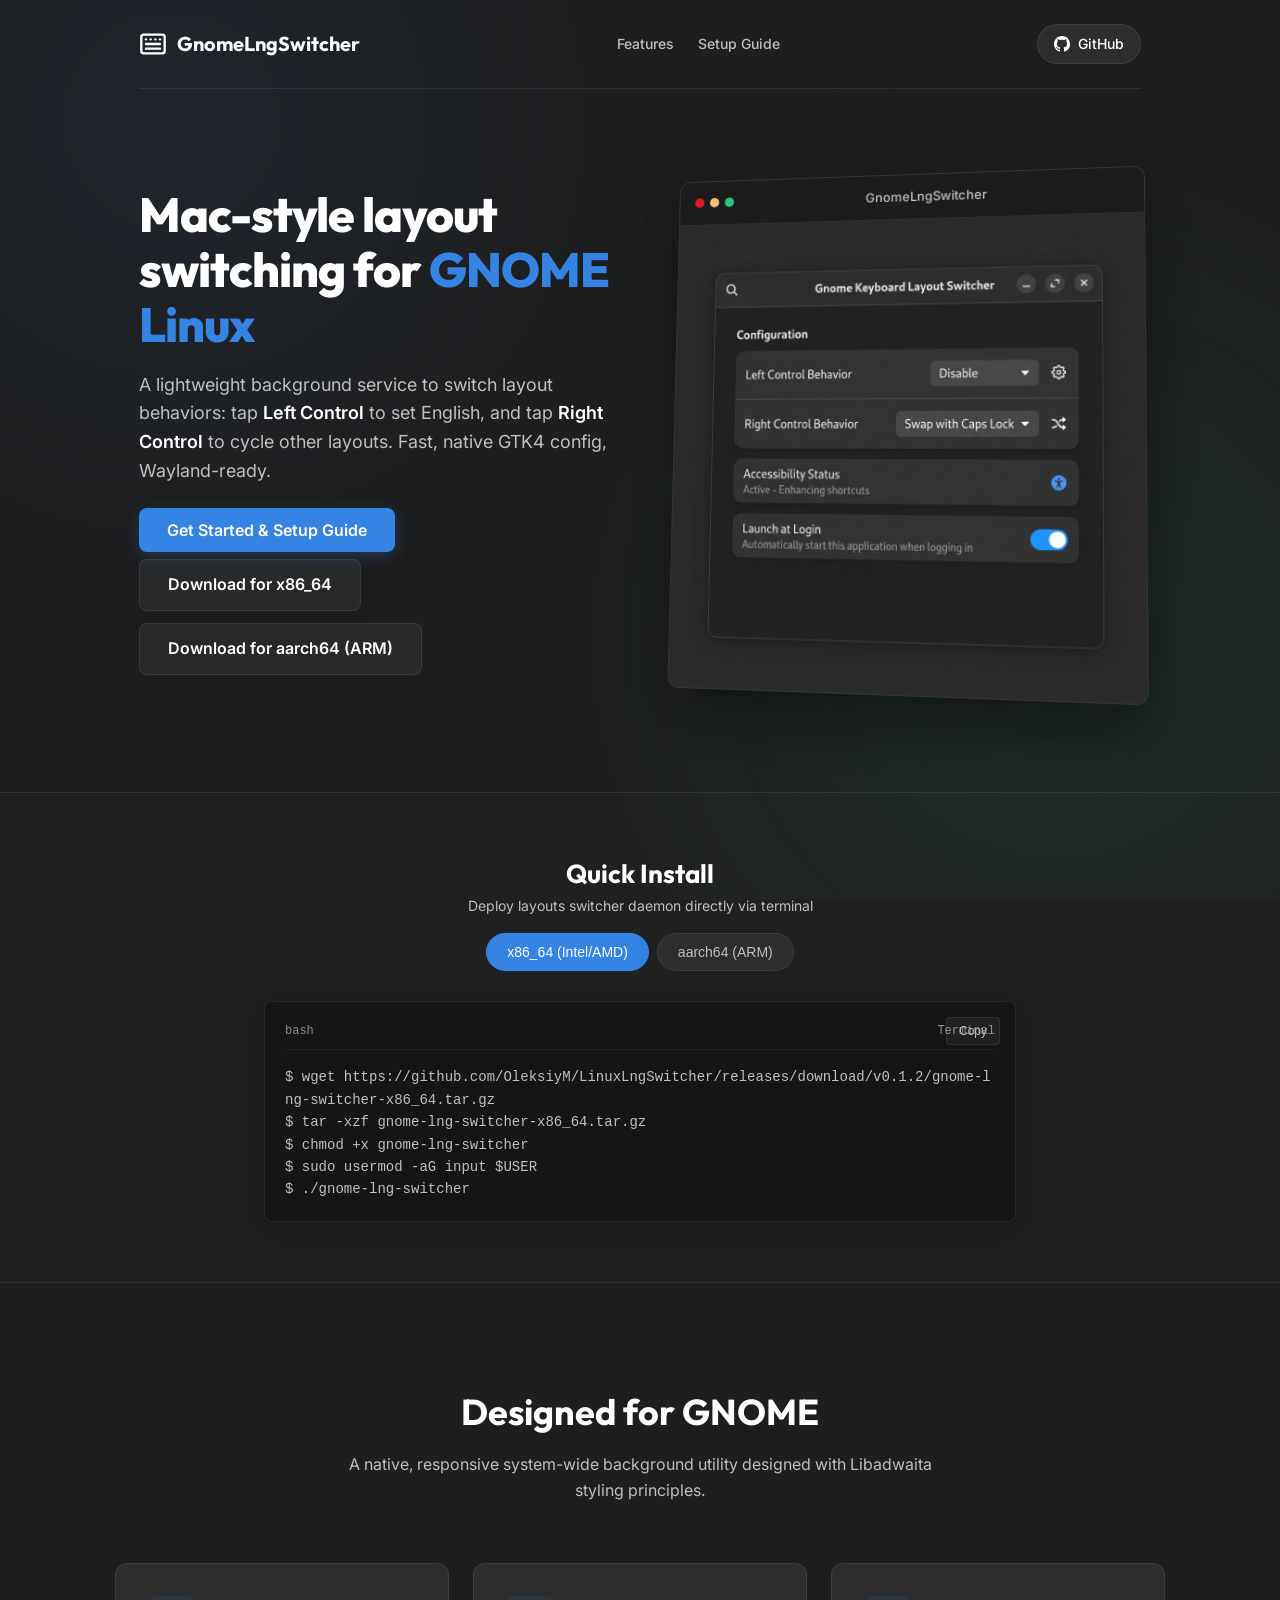
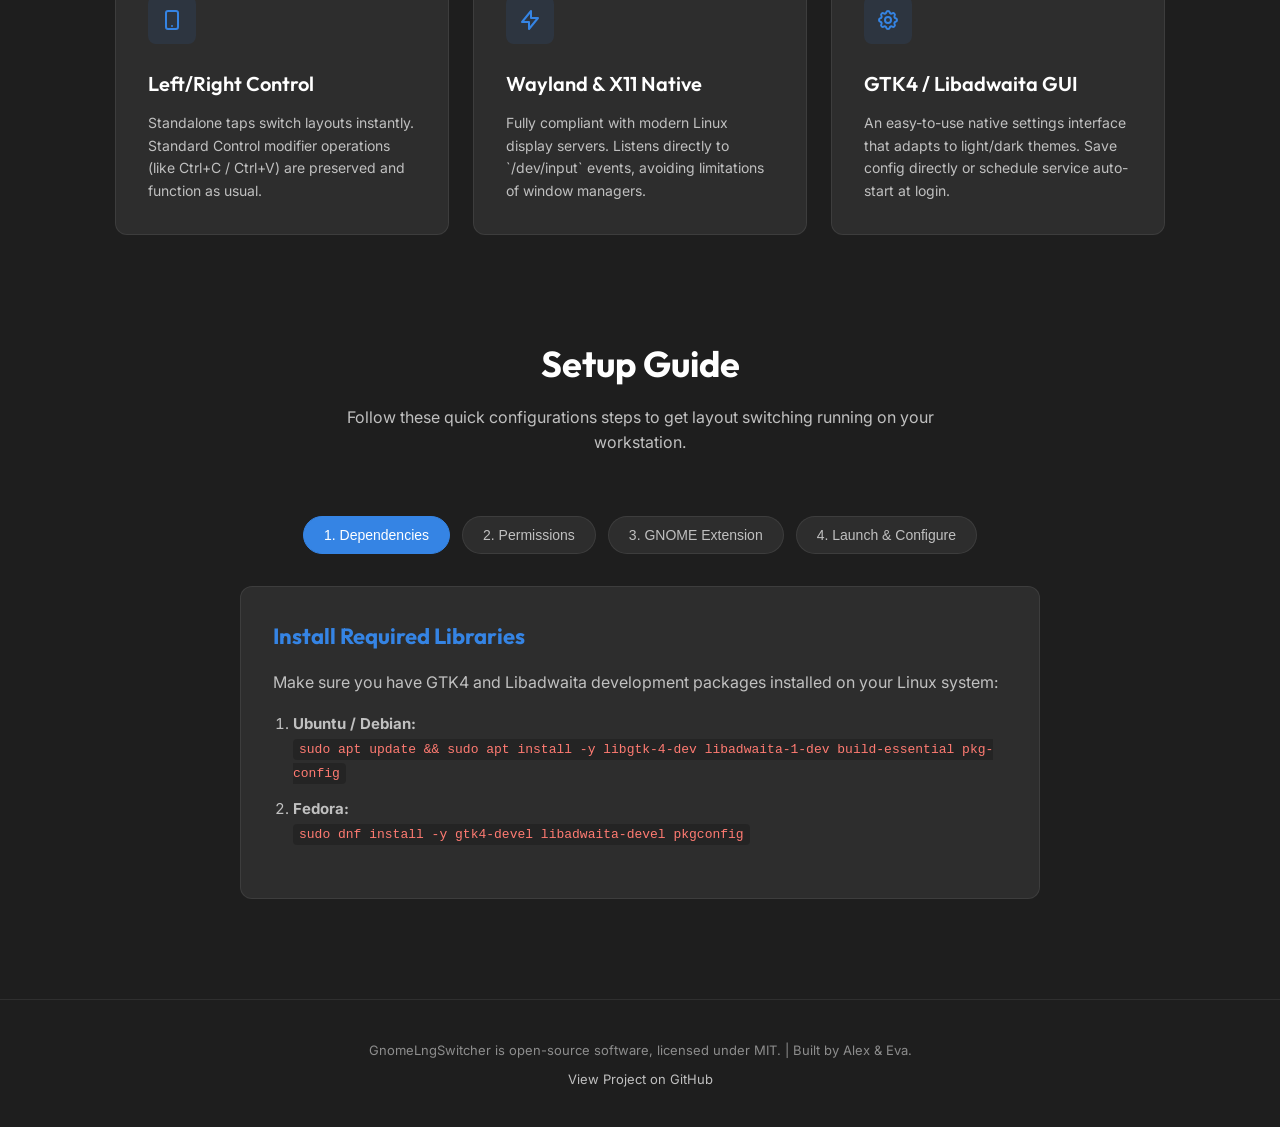
==== commit 1f8bdab2: "docs: add word wrapping to terminal box to prevent text overflow" ====
--- a/docs/index.html
+++ b/docs/index.html
@@ -641,7 +641,7 @@
                     <span>bash</span>
                     <span>Terminal</span>
                 </div>
-                <pre id="terminal-content" style="white-space: pre; color: var(--text-secondary); font-family: monospace; line-height: 1.6; margin: 0; padding: 0;">$ wget https://github.com/OleksiyM/LinuxLngSwitcher/releases/download/v0.1.2/gnome-lng-switcher-x86_64.tar.gz
+                <pre id="terminal-content" style="white-space: pre-wrap; word-break: break-all; color: var(--text-secondary); font-family: monospace; line-height: 1.6; margin: 0; padding: 0;">$ wget https://github.com/OleksiyM/LinuxLngSwitcher/releases/download/v0.1.2/gnome-lng-switcher-x86_64.tar.gz
 $ tar -xzf gnome-lng-switcher-x86_64.tar.gz
 $ chmod +x gnome-lng-switcher
 $ sudo usermod -aG input $USER
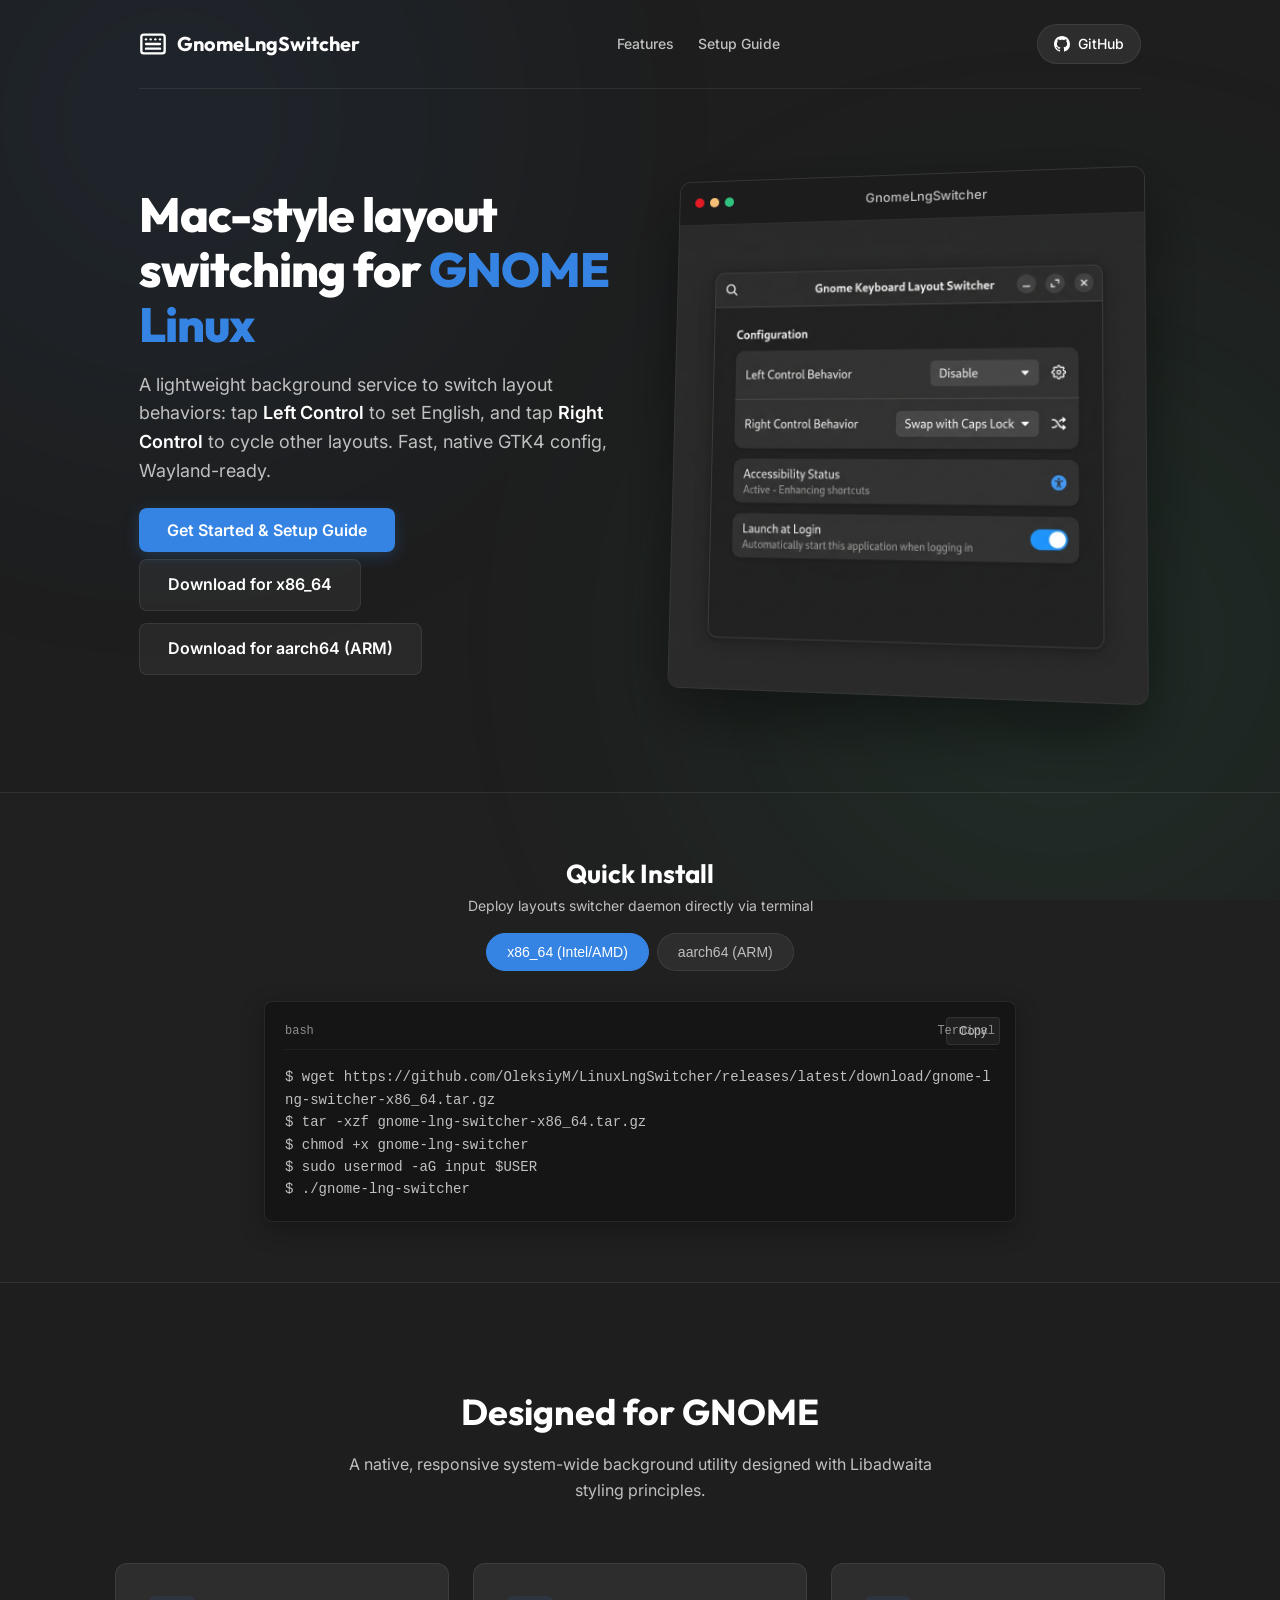
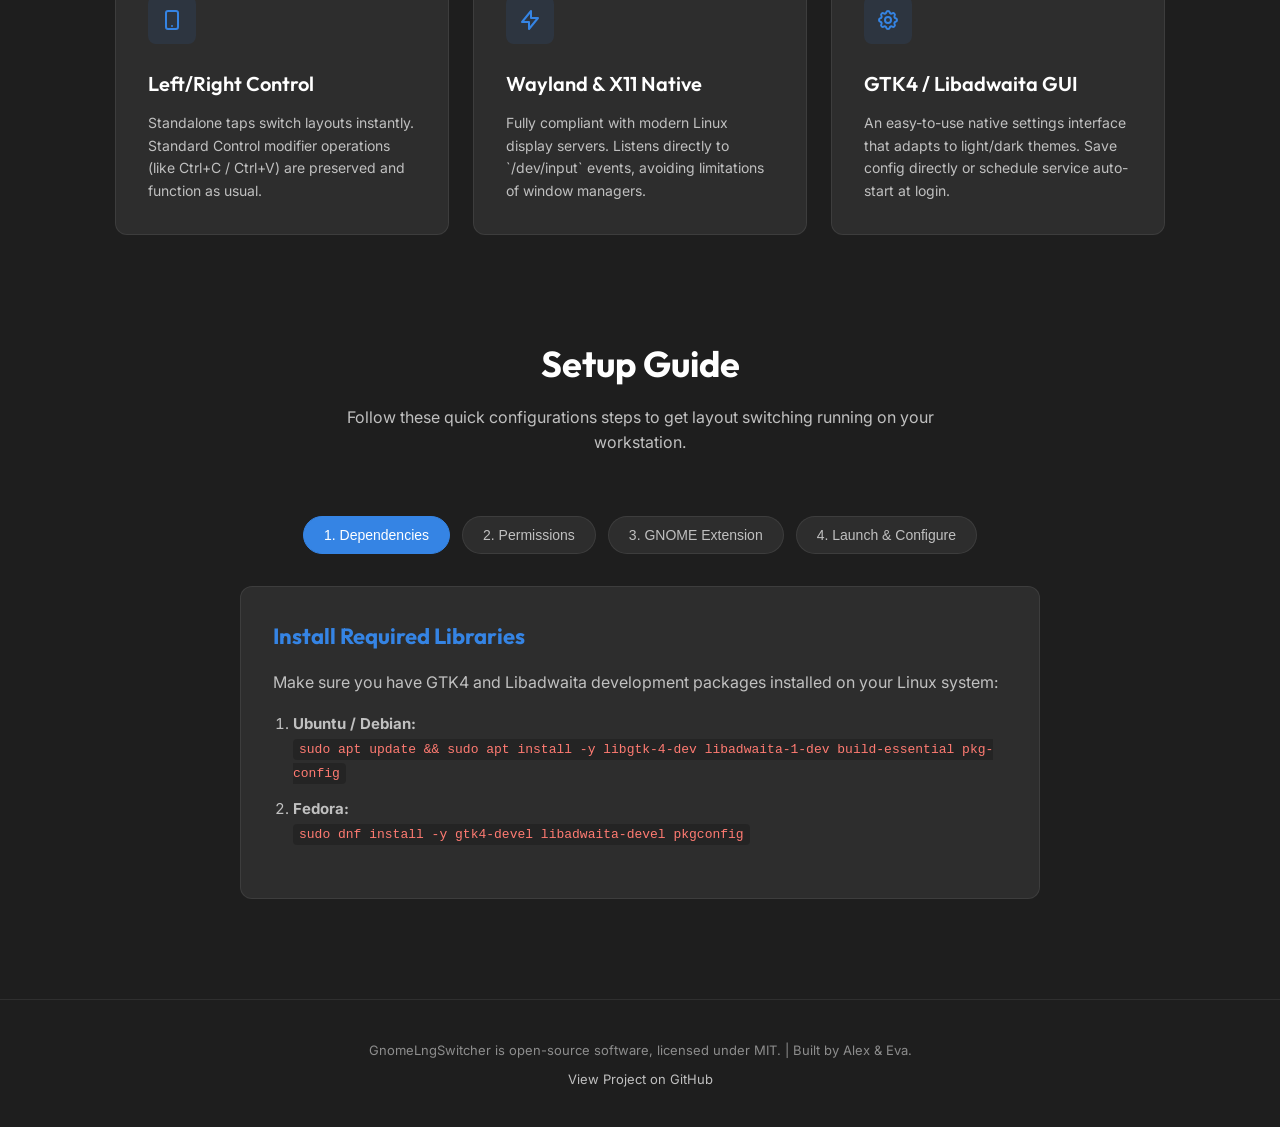
==== commit 0d6feaf5: "chore: use latest/download release paths in index.html" ====
--- a/docs/index.html
+++ b/docs/index.html
@@ -598,8 +598,8 @@
                         <a href="#setup" class="btn-primary">Get Started &amp; Setup Guide</a>
                     </div>
                     <div class="hero-download-row">
-                        <a id="btn-download-x86" href="https://github.com/OleksiyM/LinuxLngSwitcher/releases/download/v0.1.2/gnome-lng-switcher-x86_64.tar.gz" class="btn-secondary">Download for x86_64</a>
-                        <a id="btn-download-arm" href="https://github.com/OleksiyM/LinuxLngSwitcher/releases/download/v0.1.2/gnome-lng-switcher-aarch64.tar.gz" class="btn-secondary">Download for aarch64 (ARM)</a>
+                        <a id="btn-download-x86" href="https://github.com/OleksiyM/LinuxLngSwitcher/releases/latest/download/gnome-lng-switcher-x86_64.tar.gz" class="btn-secondary">Download for x86_64</a>
+                        <a id="btn-download-arm" href="https://github.com/OleksiyM/LinuxLngSwitcher/releases/latest/download/gnome-lng-switcher-aarch64.tar.gz" class="btn-secondary">Download for aarch64 (ARM)</a>
                     </div>
                 </div>
             </div>
@@ -641,7 +641,7 @@
                     <span>bash</span>
                     <span>Terminal</span>
                 </div>
-                <pre id="terminal-content" style="white-space: pre-wrap; word-break: break-all; color: var(--text-secondary); font-family: monospace; line-height: 1.6; margin: 0; padding: 0;">$ wget https://github.com/OleksiyM/LinuxLngSwitcher/releases/download/v0.1.2/gnome-lng-switcher-x86_64.tar.gz
+                <pre id="terminal-content" style="white-space: pre-wrap; word-break: break-all; color: var(--text-secondary); font-family: monospace; line-height: 1.6; margin: 0; padding: 0;">$ wget https://github.com/OleksiyM/LinuxLngSwitcher/releases/latest/download/gnome-lng-switcher-x86_64.tar.gz
 $ tar -xzf gnome-lng-switcher-x86_64.tar.gz
 $ chmod +x gnome-lng-switcher
 $ sudo usermod -aG input $USER
@@ -761,7 +761,7 @@
     <!-- Tab Switching Logic & Text Copying -->
     <script>
         let currentArch = 'x86_64';
-        let currentTag = 'v0.1.2';
+        let currentTag = 'latest';
 
         function switchTab(evt, tabId) {
             var tabContents = document.getElementsByClassName("tab-content");
@@ -791,17 +791,18 @@
         }
 
         function renderTerminal() {
-            const commands = `$ wget https://github.com/OleksiyM/LinuxLngSwitcher/releases/download/${currentTag}/gnome-lng-switcher-${currentArch}.tar.gz
+            const tagPart = currentTag === 'latest' ? 'latest/download' : `download/${currentTag}`;
+            const commands = `$ wget https://github.com/OleksiyM/LinuxLngSwitcher/releases/${tagPart}/gnome-lng-switcher-${currentArch}.tar.gz
 $ tar -xzf gnome-lng-switcher-${currentArch}.tar.gz
 $ chmod +x gnome-lng-switcher
 $ sudo usermod -aG input $USER
 $ ./gnome-lng-switcher`;
-            
             document.getElementById('terminal-content').textContent = commands;
         }
 
         function copyTerminalText() {
-            const commands = `wget https://github.com/OleksiyM/LinuxLngSwitcher/releases/download/${currentTag}/gnome-lng-switcher-${currentArch}.tar.gz
+            const tagPart = currentTag === 'latest' ? 'latest/download' : `download/${currentTag}`;
+            const commands = `wget https://github.com/OleksiyM/LinuxLngSwitcher/releases/${tagPart}/gnome-lng-switcher-${currentArch}.tar.gz
 tar -xzf gnome-lng-switcher-${currentArch}.tar.gz
 chmod +x gnome-lng-switcher
 sudo usermod -aG input $USER
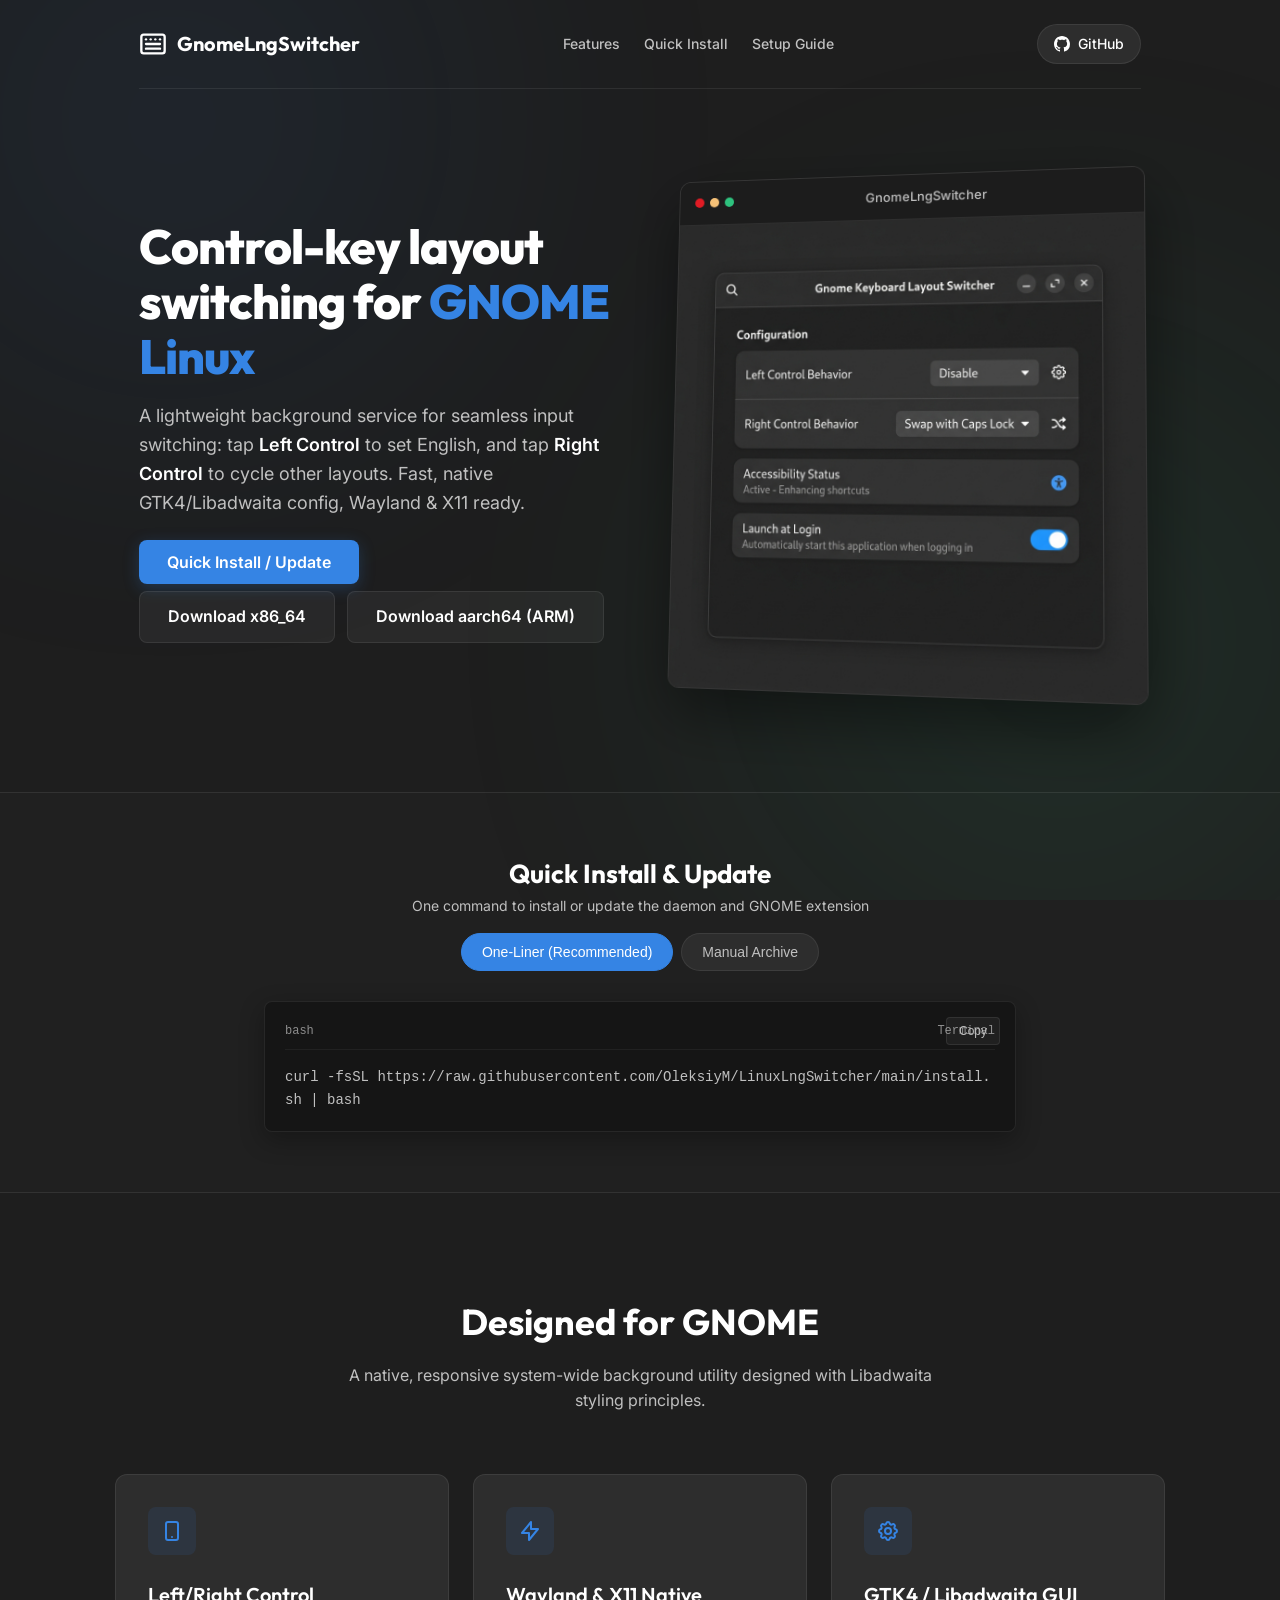
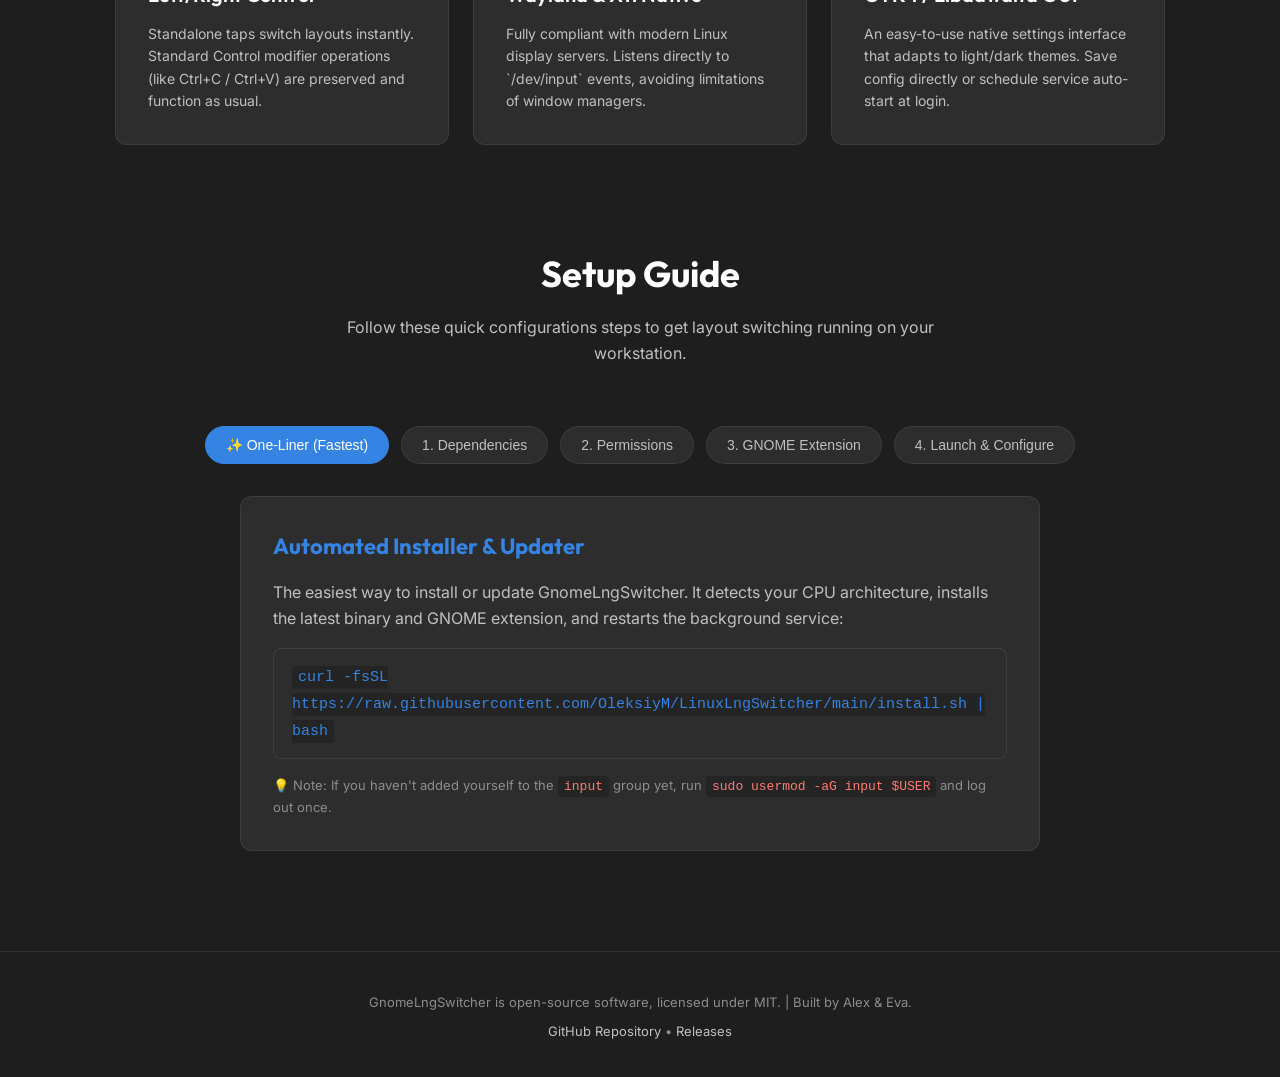
==== commit 380f9d58: "feat: add About dialog, version display, one-liner install script, and update docs (v0.1.12)" ====
--- a/docs/index.html
+++ b/docs/index.html
@@ -3,11 +3,11 @@
 <head>
     <meta charset="UTF-8">
     <meta name="viewport" content="width=device-width, initial-scale=1.0">
-    <title>GNOME Keyboard Layout Switcher — macOS style switcher for Linux</title>
+    <title>GNOME Keyboard Layout Switcher — Control-key switcher for Linux</title>
     
     <!-- SEO Meta Tags -->
-    <meta name="description" content="A lightweight system utility to port the macOS style language switching behavior to GNOME Linux. Switch to English with Left Control and cycle with Right Control. Supports Wayland and X11.">
-    <meta name="keywords" content="linux, gnome, keyboard layout, switcher, macos style, wayland, x11, libadwaita, gtk4">
+    <meta name="description" content="A lightweight system utility for seamless Control-key language switching on GNOME Linux. Switch to English with Left Control and cycle layouts with Right Control. Supports Wayland and X11.">
+    <meta name="keywords" content="linux, gnome, keyboard layout, switcher, wayland, x11, libadwaita, gtk4, control keys">
     <meta name="author" content="Alex & Eva">
     
     <!-- Open Graph / Card Info -->
@@ -576,6 +576,7 @@
             </a>
             <ul class="nav-links">
                 <li><a href="#features">Features</a></li>
+                <li><a href="#install">Quick Install</a></li>
                 <li><a href="#setup">Setup Guide</a></li>
             </ul>
             <a href="https://github.com/OleksiyM/LinuxLngSwitcher" class="btn-github" target="_blank">
@@ -589,17 +590,17 @@
         <!-- Hero Section -->
         <header class="hero">
             <div>
-                <h1 class="hero-title">Mac-style layout switching for <span>GNOME Linux</span></h1>
+                <h1 class="hero-title">Control-key layout switching for <span>GNOME Linux</span></h1>
                 <p class="hero-subtitle">
-                    A lightweight background service to switch layout behaviors: tap <strong>Left Control</strong> to set English, and tap <strong>Right Control</strong> to cycle other layouts. Fast, native GTK4 config, Wayland-ready.
+                    A lightweight background service for seamless input switching: tap <strong>Left Control</strong> to set English, and tap <strong>Right Control</strong> to cycle other layouts. Fast, native GTK4/Libadwaita config, Wayland &amp; X11 ready.
                 </p>
                 <div class="hero-actions">
                     <div>
-                        <a href="#setup" class="btn-primary">Get Started &amp; Setup Guide</a>
+                        <a href="#install" class="btn-primary">Quick Install / Update</a>
                     </div>
                     <div class="hero-download-row">
-                        <a id="btn-download-x86" href="https://github.com/OleksiyM/LinuxLngSwitcher/releases/latest/download/gnome-lng-switcher-x86_64.tar.gz" class="btn-secondary">Download for x86_64</a>
-                        <a id="btn-download-arm" href="https://github.com/OleksiyM/LinuxLngSwitcher/releases/latest/download/gnome-lng-switcher-aarch64.tar.gz" class="btn-secondary">Download for aarch64 (ARM)</a>
+                        <a id="btn-download-x86" href="https://github.com/OleksiyM/LinuxLngSwitcher/releases/latest/download/gnome-lng-switcher-x86_64.tar.gz" class="btn-secondary">Download x86_64</a>
+                        <a id="btn-download-arm" href="https://github.com/OleksiyM/LinuxLngSwitcher/releases/latest/download/gnome-lng-switcher-aarch64.tar.gz" class="btn-secondary">Download aarch64 (ARM)</a>
                     </div>
                 </div>
             </div>
@@ -624,15 +625,15 @@
     </div>
 
     <!-- Quick Terminal Copy Section -->
-    <section class="terminal-section">
+    <section id="install" class="terminal-section">
         <div class="container" style="max-width: 800px;">
             <div class="section-header" style="margin-bottom: 30px; text-align: center;">
-                <h2 style="font-family: var(--font-title); font-size: 26px;">Quick Install</h2>
-                <p style="color: var(--text-secondary); font-size: 14px; margin-bottom: 16px;">Deploy layouts switcher daemon directly via terminal</p>
-                <!-- Arch Selector Pill -->
+                <h2 style="font-family: var(--font-title); font-size: 26px;">Quick Install &amp; Update</h2>
+                <p style="color: var(--text-secondary); font-size: 14px; margin-bottom: 16px;">One command to install or update the daemon and GNOME extension</p>
+                <!-- Mode Selector Pill -->
                 <div class="arch-selector" style="display: flex; justify-content: center; gap: 8px; margin-top: 12px;">
-                    <button id="arch-x86" class="tab-btn active" onclick="setTerminalArch('x86_64')">x86_64 (Intel/AMD)</button>
-                    <button id="arch-arm" class="tab-btn" onclick="setTerminalArch('aarch64')">aarch64 (ARM)</button>
+                    <button id="mode-oneliner" class="tab-btn active" onclick="setInstallMode('oneliner')">One-Liner (Recommended)</button>
+                    <button id="mode-manual" class="tab-btn" onclick="setInstallMode('manual')">Manual Archive</button>
                 </div>
             </div>
             <div class="terminal-box">
@@ -641,11 +642,7 @@
                     <span>bash</span>
                     <span>Terminal</span>
                 </div>
-                <pre id="terminal-content" style="white-space: pre-wrap; word-break: break-all; color: var(--text-secondary); font-family: monospace; line-height: 1.6; margin: 0; padding: 0;">$ wget https://github.com/OleksiyM/LinuxLngSwitcher/releases/latest/download/gnome-lng-switcher-x86_64.tar.gz
-$ tar -xzf gnome-lng-switcher-x86_64.tar.gz
-$ chmod +x gnome-lng-switcher
-$ sudo usermod -aG input $USER
-$ ./gnome-lng-switcher</pre>
+                <pre id="terminal-content" style="white-space: pre-wrap; word-break: break-all; color: var(--text-secondary); font-family: monospace; line-height: 1.6; margin: 0; padding: 0;">curl -fsSL https://raw.githubusercontent.com/OleksiyM/LinuxLngSwitcher/main/install.sh | bash</pre>
             </div>
         </div>
     </section>
@@ -699,18 +696,28 @@
         </div>
 
         <div class="tabs">
-            <button class="tab-btn active" onclick="switchTab(event, 'tab-dependencies')">1. Dependencies</button>
+            <button class="tab-btn active" onclick="switchTab(event, 'tab-oneliner')">✨ One-Liner (Fastest)</button>
+            <button class="tab-btn" onclick="switchTab(event, 'tab-dependencies')">1. Dependencies</button>
             <button class="tab-btn" onclick="switchTab(event, 'tab-permissions')">2. Permissions</button>
             <button class="tab-btn" onclick="switchTab(event, 'tab-helper')">3. GNOME Extension</button>
-            <button class="tab-btn" onclick="switchTab(event, 'tab-run')">4. Launch & Configure</button>
-        </div>
-
-        <div id="tab-dependencies" class="tab-content active">
+            <button class="tab-btn" onclick="switchTab(event, 'tab-run')">4. Launch &amp; Configure</button>
+        </div>
+
+        <div id="tab-oneliner" class="tab-content active">
+            <h3>Automated Installer &amp; Updater</h3>
+            <p style="color: var(--text-secondary); margin-bottom: 16px;">The easiest way to install or update GnomeLngSwitcher. It detects your CPU architecture, installs the latest binary and GNOME extension, and restarts the background service:</p>
+            <div style="background: var(--card-bg); border: 1px solid var(--border-color); border-radius: 8px; padding: 14px 18px; margin-bottom: 16px;">
+                <code style="color: var(--accent-blue); font-size: 15px;">curl -fsSL https://raw.githubusercontent.com/OleksiyM/LinuxLngSwitcher/main/install.sh | bash</code>
+            </div>
+            <p style="color: var(--text-muted); font-size: 13px;">💡 Note: If you haven't added yourself to the <code>input</code> group yet, run <code>sudo usermod -aG input $USER</code> and log out once.</p>
+        </div>
+
+        <div id="tab-dependencies" class="tab-content">
             <h3>Install Required Libraries</h3>
             <p style="color: var(--text-secondary); margin-bottom: 16px;">Make sure you have GTK4 and Libadwaita development packages installed on your Linux system:</p>
             <ol>
                 <li><strong>Ubuntu / Debian:</strong><br>
-                    <code>sudo apt update && sudo apt install -y libgtk-4-dev libadwaita-1-dev build-essential pkg-config</code>
+                    <code>sudo apt update &amp;&amp; sudo apt install -y libgtk-4-dev libadwaita-1-dev build-essential pkg-config</code>
                 </li>
                 <li><strong>Fedora:</strong><br>
                     <code>sudo dnf install -y gtk4-devel libadwaita-devel pkgconfig</code>
@@ -734,7 +741,7 @@
             <p style="color: var(--text-secondary); margin-bottom: 16px;">Modern GNOME Shell blocks programmatic layout switches by default. We install a tiny GNOME extension helper to act as a bridge:</p>
             <ol>
                 <li>Run GnomeLngSwitcher settings: <code>./gnome-lng-switcher</code></li>
-                <li>In the <strong>Access & Daemon Status</strong> category, find <strong>GNOME Extension Helper</strong> and click <strong>"Enable Helper"</strong>.</li>
+                <li>In the <strong>Access &amp; Daemon Status</strong> category, find <strong>GNOME Extension Helper</strong> and click <strong>"Enable Helper"</strong>.</li>
                 <li><strong>Log out</strong> and <strong>log in</strong> once more to load the GNOME Shell helper extension into session memory.</li>
             </ol>
         </div>
@@ -754,12 +761,16 @@
 
     <!-- Footer -->
     <footer>
-        <p>GnomeLngSwitcher is open-source software, licensed under MIT. | Built by Alex & Eva.</p>
-        <p style="margin-top: 8px;"><a href="https://github.com/OleksiyM/LinuxLngSwitcher">View Project on GitHub</a></p>
+        <p>GnomeLngSwitcher is open-source software, licensed under MIT. | Built by Alex &amp; Eva.</p>
+        <p style="margin-top: 8px;">
+            <a href="https://github.com/OleksiyM/LinuxLngSwitcher">GitHub Repository</a> &bull; 
+            <a href="https://github.com/OleksiyM/LinuxLngSwitcher/releases">Releases</a>
+        </p>
     </footer>
 
     <!-- Tab Switching Logic & Text Copying -->
     <script>
+        let currentMode = 'oneliner';
         let currentArch = 'x86_64';
         let currentTag = 'latest';
 
@@ -778,10 +789,15 @@
             evt.currentTarget.classList.add("active");
         }
 
+        function setInstallMode(mode) {
+            currentMode = mode;
+            document.getElementById('mode-oneliner').classList.toggle('active', mode === 'oneliner');
+            document.getElementById('mode-manual').classList.toggle('active', mode === 'manual');
+            renderTerminal();
+        }
+
         function setTerminalArch(arch) {
             currentArch = arch;
-            document.getElementById('arch-x86').classList.toggle('active', arch === 'x86_64');
-            document.getElementById('arch-arm').classList.toggle('active', arch === 'aarch64');
             renderTerminal();
         }
 
@@ -791,6 +807,10 @@
         }
 
         function renderTerminal() {
+            if (currentMode === 'oneliner') {
+                document.getElementById('terminal-content').textContent = 'curl -fsSL https://raw.githubusercontent.com/OleksiyM/LinuxLngSwitcher/main/install.sh | bash';
+                return;
+            }
             const tagPart = currentTag === 'latest' ? 'latest/download' : `download/${currentTag}`;
             const commands = `$ wget https://github.com/OleksiyM/LinuxLngSwitcher/releases/${tagPart}/gnome-lng-switcher-${currentArch}.tar.gz
 $ tar -xzf gnome-lng-switcher-${currentArch}.tar.gz
@@ -801,14 +821,19 @@
         }
 
         function copyTerminalText() {
-            const tagPart = currentTag === 'latest' ? 'latest/download' : `download/${currentTag}`;
-            const commands = `wget https://github.com/OleksiyM/LinuxLngSwitcher/releases/${tagPart}/gnome-lng-switcher-${currentArch}.tar.gz
+            let textToCopy = "";
+            if (currentMode === 'oneliner') {
+                textToCopy = 'curl -fsSL https://raw.githubusercontent.com/OleksiyM/LinuxLngSwitcher/main/install.sh | bash';
+            } else {
+                const tagPart = currentTag === 'latest' ? 'latest/download' : `download/${currentTag}`;
+                textToCopy = `wget https://github.com/OleksiyM/LinuxLngSwitcher/releases/${tagPart}/gnome-lng-switcher-${currentArch}.tar.gz
 tar -xzf gnome-lng-switcher-${currentArch}.tar.gz
 chmod +x gnome-lng-switcher
 sudo usermod -aG input $USER
 ./gnome-lng-switcher`;
+            }
             
-            navigator.clipboard.writeText(commands).then(() => {
+            navigator.clipboard.writeText(textToCopy).then(() => {
                 const copyBtn = document.querySelector(".terminal-copy-btn");
                 copyBtn.innerText = "Copied!";
                 setTimeout(() => {
